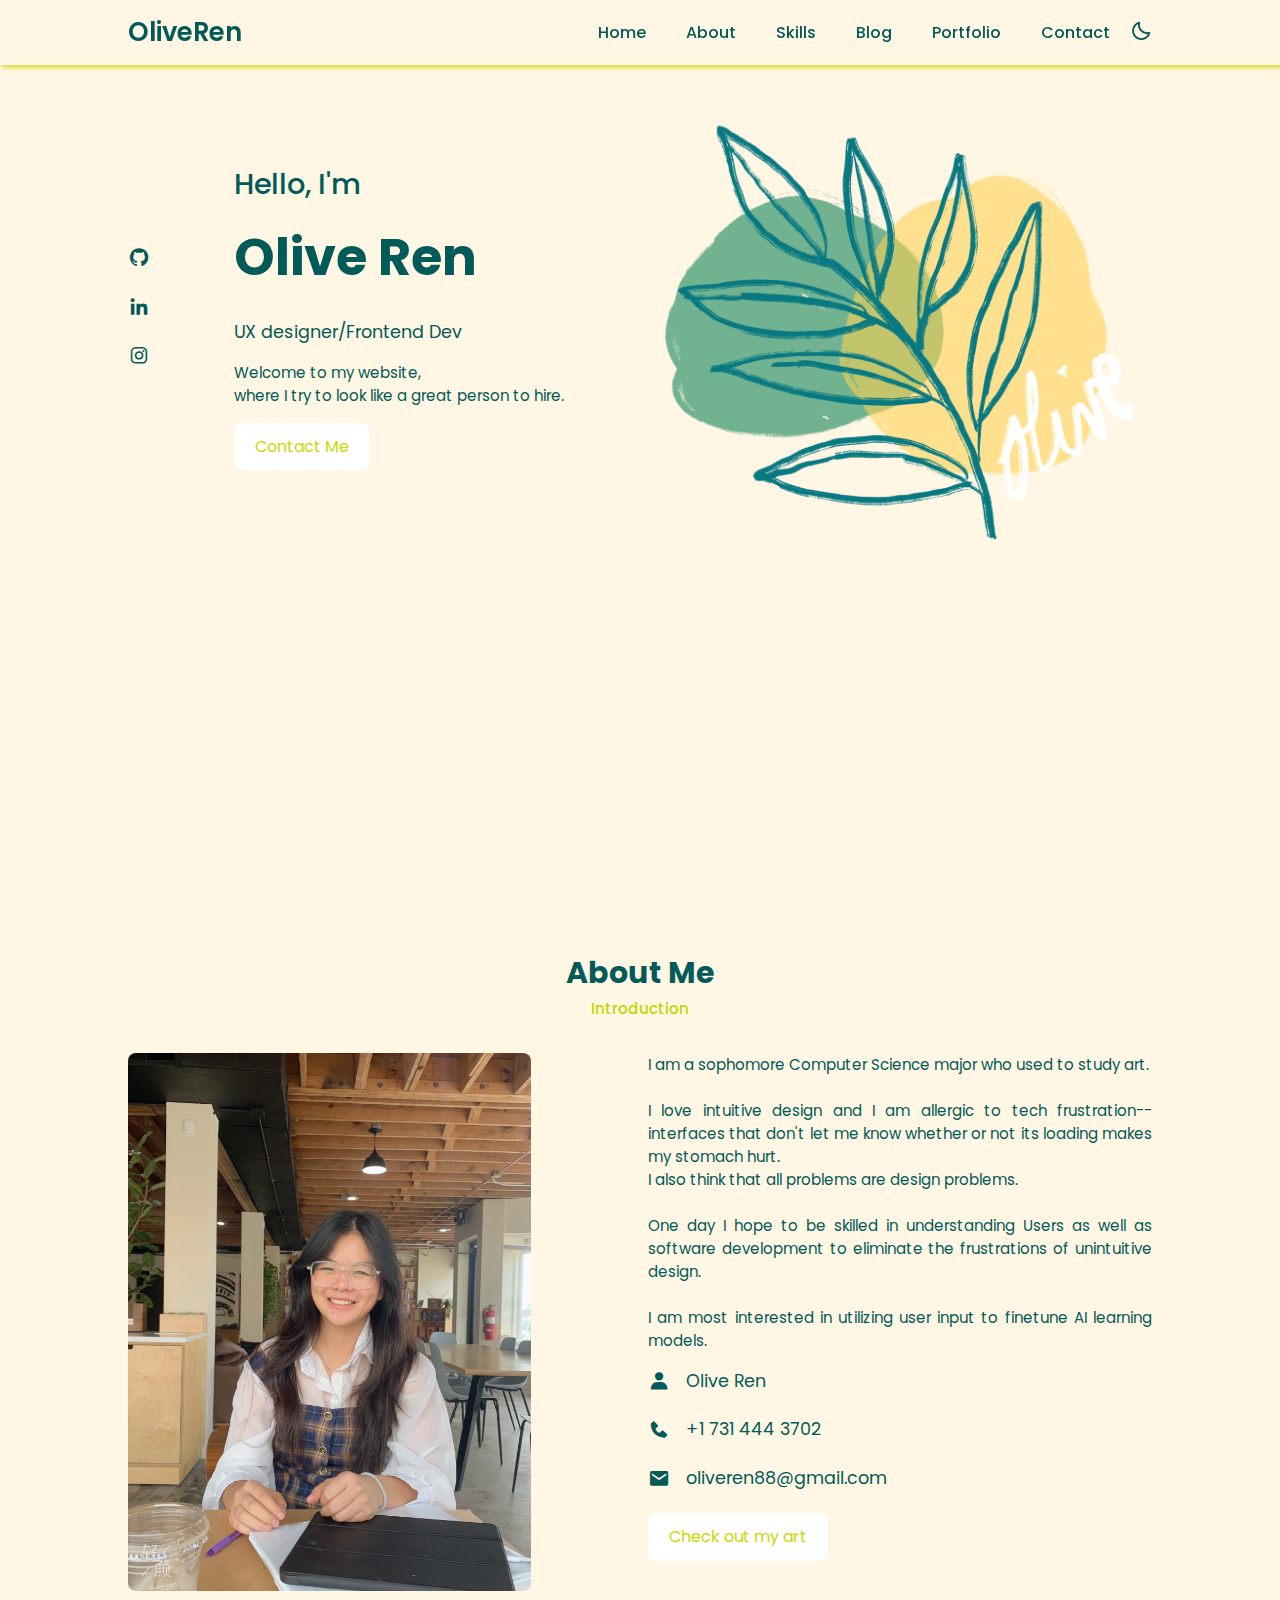
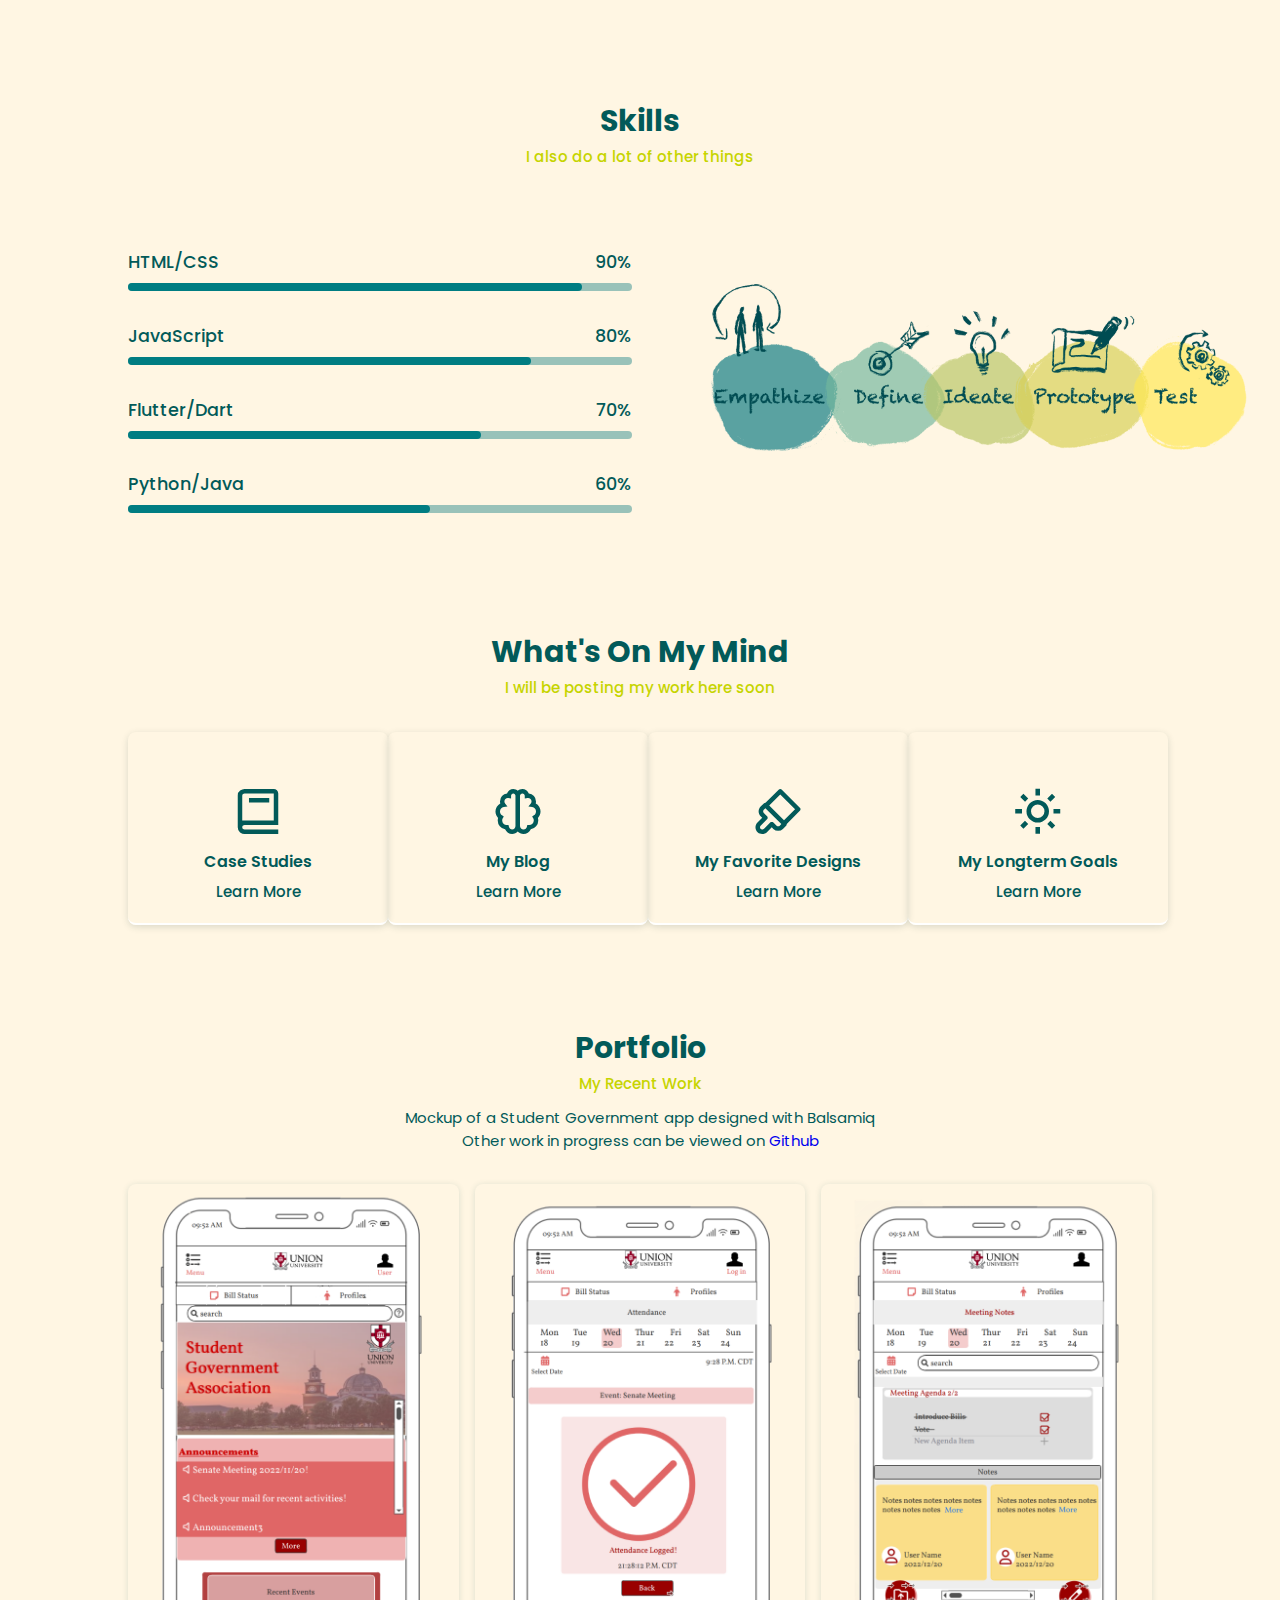
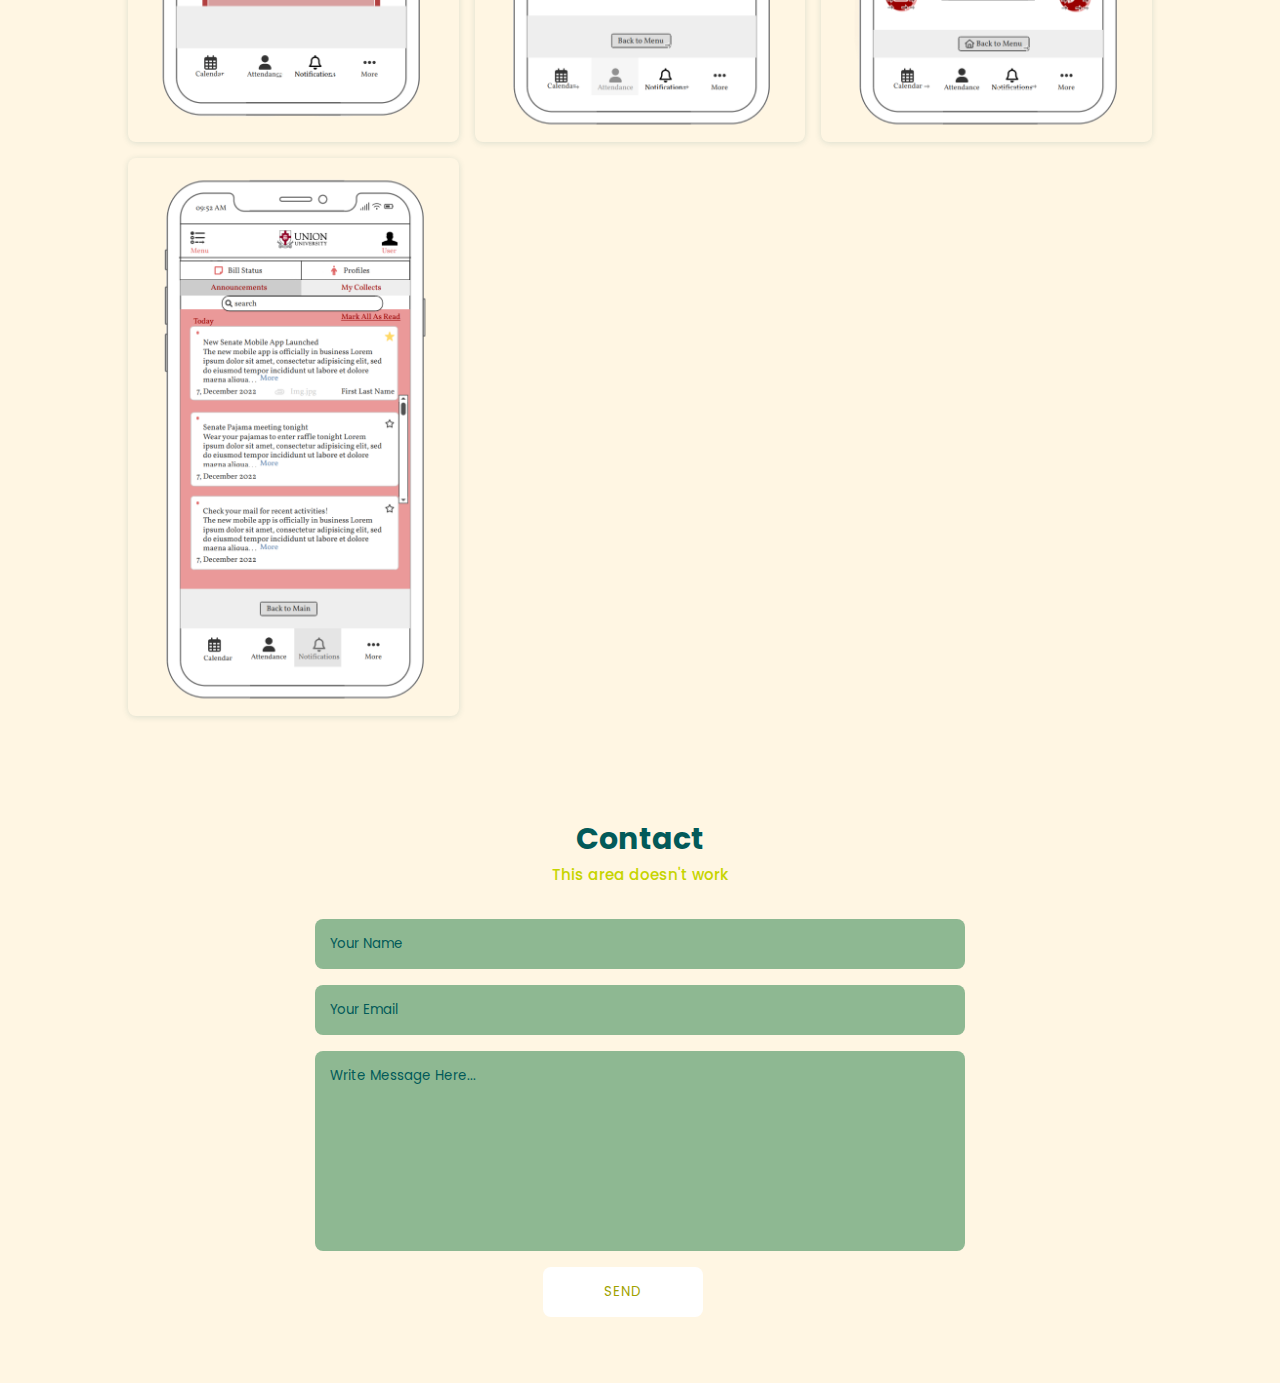
==== index.html @ e8381e5b "First commit" ====
<!DOCTYPE html>
<html lang="en">
<head>
    <meta charset="UTF-8">
    <meta http-equiv="X-UA-Compatible" content="IE=edge">
    <meta name="viewport" content="width=device-width, initial-scale=1.0">
    <title>Responsive Portfolio Website</title>
    <!-- Link To CSS -->
    <link rel="stylesheet" href="./index.css">
    <!-- Box Icons -->
    <link rel="stylesheet"
  href="https://cdn.jsdelivr.net/npm/boxicons@latest/css/boxicons.min.css">
 
</head>
<body>
    <!-- Navbar -->
    <header>
        <a href="#" class="logo">OliveRen</a>
 
        <div class="bx bx-menu" id="menu-icon"></div>
 
        <ul class="navbar">
            <li><a href="#home">Home</a></li>
            <li><a href="#about">About</a></li>
            <li><a href="#skills">Skills</a></li>
            <li><a href="#services">Blog</a></li>
            <li><a href="#portfolio">Portfolio</a></li>
            <li><a href="#contact">Contact</a></li>
            <div class="bx bx-moon" id="darkmode"></div>
        </ul>
    </header>
    <!-- Home -->
 
    <section class="home" id="home">
        
        <div class="social">
            <a href="https://github.com/renjialan"><i class='bx bxl-github'></i></a>
            <a href="https://www.linkedin.com/in/oliveren/"><i class='bx bxl-linkedin' ></i></a>
            <a href="https://www.instagram.com/oliveren_illustrations/"><i class='bx bxl-instagram' ></i></a>
        </div>
        <div class="home-img">
            <img src="img/hero.jpg" alt="">
        </div>
        <div class="home-text">
            <span>Hello, I'm</span>
            <h1>Olive Ren</h1>
            <h2>UX designer/Frontend Dev</h2>
            <p>Welcome to my website, <br> where I try to look like a great person to hire. </p>
            <a href="https://www.linkedin.com/in/oliveren/" class="btn">Contact Me</a>
        </div>

        

          
           <div class="branch-container">
            <img class="branch" src="olive-branch.png"
            width="500px"
            height="500px">
          </div>
          
 
    </section>
    <!-- About -->
    <section class="about" id="about">
        <div class="heading">
            <h2>About Me</h2>
            <span>Introduction</span>
        </div>
        <!-- About Content -->
        <div class="about-container">
            <div class="about-img">
                <img src="olive.JPG" alt="">
            </div>
            <div class="about-text">
                <p>
                    I am a sophomore Computer Science major who used to study art. <br><br>
                        I love intuitive design and I am allergic to tech frustration--interfaces that don't let me know whether or not its loading makes my stomach hurt.<br>
                        I also think that all problems are design problems. <br><br> 
                    One day I hope to be skilled in understanding Users as well as software development to eliminate the frustrations of unintuitive design.<br>
                        <br>I am most interested in utilizing user input to finetune AI learning models. 
                </p>
                <div class="information">
                    <!-- Box 1 -->
                    <div class="info-box">
                        <i class='bx bxs-user' ></i>
                        <span>Olive Ren</span>
                    </div>
                    <!-- Box 2 -->
                    <div class="info-box">
                        <i class='bx bxs-phone' ></i>
                        <span>+1 731 444 3702</span>
                    </div>
                    <!-- Box 3 -->
                    <div class="info-box">
                        <i class='bx bxs-envelope' ></i>
                        <span>oliveren88@gmail.com</span>
                    </div>
                </div>
                <a href="https://www.instagram.com/oliveren_illustrations/" class="btn">Check out my art</a>
            </div>
        </div>
    </section>
    <!-- <div class="floating-text">
        <span class="letter">H</span>
        <span class="letter">e</span>
        <span class="letter">l</span>
        <span class="letter">l</span>
        <span class="letter">o</span>
      </div> -->
    <!-- Skills -->
    <section class="skills" id="skills">
        <div class="heading">
            <h2>Skills</h2>
            <span>I also do a lot of other things</span>
        </div>
        <!-- Skills Content -->
        <div class="skills-container">
            <div class="bars">
                <!-- Box 1 -->
                <div class="bars-box">
                    <h3>HTML/CSS</h3>
                    <span>90%</span>
                    <div class="light-bar"></div>
                    <div class="percent-bar html-bar"></div>
                </div>
                <!-- Box 2 -->
                <div class="bars-box">
                    <h3>JavaScript</h3>
                    <span>80%</span>
                    <div class="light-bar"></div>
                    <div class="percent-bar css-bar"></div>
                </div>
                <!-- Box 3 -->
                <div class="bars-box">
                    <h3>Flutter/Dart</h3>
                    <span>70%</span>
                    <div class="light-bar"></div>
                    <div class="percent-bar js-bar"></div>
                </div>
                <!-- Box 4 -->
                <div class="bars-box">
                    <h3>Python/Java</h3>
                    <span>60%</span>
                    <div class="light-bar"></div>
                    <div class="percent-bar react-bar"></div>
                </div>
            </div>
            <div class="skills-img">
                <img src="Skills.png" alt="skills image" 
                width="100%"
                height="100%">
            </div>
        </div>
 
    </section>
    
    <!-- Services -->
    <section class="services" id="services">
        <div class="heading">
            <h2>What's On My Mind</h2>
            <span>I will be posting my work here soon</span>
        </div>
        <div class="services-content">
            <!-- Box 1 -->
            <div class="services-box">
                <i class='bx bx-book' ></i>
                <h3>Case Studies</h3>
                <a href="#">Learn More</a>
            </div>
            <!-- Box 2 -->
            <div class="services-box">
                <i class='bx bx-brain' ></i>
                <h3>My Blog</h3>
                <a href="#">Learn More</a>
            </div>
            <!-- Box 3 -->
            <div class="services-box">
                <i class='bx bx-brush' ></i>
                <h3>My Favorite Designs</h3>
                <a href="#">Learn More</a>
            </div>

            <div class="services-box">
                <i class='bx bx-sun' ></i>
                <h3>My Longterm Goals</h3>
                <a href="#">Learn More</a>
            </div>
        </div>
    </section>
    
    <!-- Portfolio -->
    <section class="portfolio" id="portfolio">
        <div class="heading">
            <h2>Portfolio</h2>
            <span>My Recent Work</span>
            <div class="portfolio-text">
                <p>Mockup of a Student Government app designed with Balsamiq
                    <br>Other work in progress can be viewed on <a href="https://github.com/renjialan/">Github</a>
                </p>
        </div>
        <div class="portfolio-content">
            <div class="portfolio-img">
                <img src="StuGovMain.png" alt="">
            </div>
            <div class="portfolio-img">
                <img src="Voting.png" alt="">
            </div>
            <div class="portfolio-img">
                <img src="MeetingMin.png" alt="">
            </div>
            <div class="portfolio-img">
                <img src="Comments.png" alt="">
            </div>
            
        </div>
    </section>
    
    <!-- Contact -->
    <section class="contact" id="contact">
        <div class="heading">
            <h2>Contact</h2>
            <span>This area doesn't work</span>
        </div>
        <div class="contact-form">
            <form action="">
                <input type="text" placeholder="Your Name">
                <input type="email" name="" id="" placeholder="Your Email">
                <textarea name="" id="" cols="30" rows="10" placeholder="Write Message Here..."></textarea>
                <input type="button" value="Send" class="contact-button">
            </form>
        </div>
    </section>
    <!-- Copyright -->
    <!-- <div class="copyright">
        <p>Create By <a href="https://www.bijanrai.com.np/">CodewithZan</a> | All Right Reserved.</p>
    </div> -->
 
 
 
    <!-- Link To JS -->
    <script src="./index.js"></script>
</body>
</html>
---- index.css ----
/* Google Fonts */
@import url("https://fonts.googleapis.com/css2?family=Poppins:wght@200;300;400;500;600;700&display=swap");
* {
  margin: 0;
  padding: 0;
  box-sizing: border-box;
  list-style: none;
  text-decoration: none;
  scroll-behavior: smooth;
  scroll-padding-top: 2rem;
  font-family: "Poppins", sans-serif;
}
:root {
  --main-color: #ffffff;
  --bg-color: #fff6e3;
  --text-color: #025a59;
  --hover: hsl(152, 74%, 21%);
 
  --big-font: 3.2rem;
  --medium-font: 1.8rem;
  --p-font: 0.941rem;
}
section {
  padding: 50px 10%;
}
body.active {
  --text-color: #9fa200;
  --bg-color: #314e73;
}
body {
  background: var(--bg-color);
  color: var(--text-color);
}
*::selection {
  color: var(--bg-color);
  background: var(--main-color);
}
.heading {
  text-align: center;
}
.heading h2 {
  font-size: 30px;
}
 
.heading span {
  font-size: var(--p-font);
  color: rgb(198, 212, 0);
}
header {
  position: fixed;
  width: 100%;
  top: 0;
  right: 0;
  z-index: 1000;
  display: flex;
  align-items: center;
  justify-content: space-between;
  background: var(--bg-color);
  padding: 13px 10%;
  transition: 0.2s;
  box-shadow: -3px -3px 7px #ffffff73,
				2px 2px 5px rgb(198, 212, 0);
}
header.shadow {
  box-shadow: 0 0 4px rgb(14 55 54 / 15%);
}
.logo {
  font-size: 1.61rem;
  font-weight: 600;
  font-family: "Poppins", sans-serif;
  color: var(--text-color);
}
.navbar {
  display: flex;
}
.navbar a {
  font-size: 1rem;
  padding: 10px 20px;
  color: var(--text-color);
  font-weight: 500;
}
.navbar a:hover {
  color: var(--hover);
}
#menu-icon {
  font-size: 24px;
  cursor: pointer;
  z-index: 10001;
  display: none;
}
#darkmode {
  font-size: 22px;
  cursor: pointer;
}
.home {
  position: relative;
  width: 100%;
  min-height: 100vh;
  display: grid;
  grid-template-columns: 0.2fr 1fr 1fr;
  align-items: center;
  gap: 1rem;
}
.home-img {
  order: 3;
}
.home-img img {
  width: 100%;
}
.home-text span {
  font-size: var(--medium-font);
  font-weight: 500;
  margin-top: 50%;
}
.home-text h1 {
  font-size: var(--big-font);
  margin-top: 3%;
  margin-bottom: 5%;
}
.home-text h2 {
  font-size: 1.1rem;
  font-weight: 400;
  margin-bottom: 1rem;
}
.home-text p {
  font-size: var(--p-font);
  font-weight: 400;
  margin: 0.7rem 0 1rem;
}
.social {
  display: flex;
  flex-direction: column;
}
.social a {
  margin-bottom: 1rem;
  font-size: 22px;
  color: var(--text-color);
}
.social a:hover {
  color: var(--hover);
}
.btn {
  display: inline-block;
  background: var(--main-color);
  color: #c8da00;
  padding: 0.7rem 1.3rem;
  border-radius: 0.5rem;
  box-shadow: #02595a;
}
.btn:hover {
  background: var(--hover);
}
 

.about-container {
  display: grid;
  grid-template-columns: repeat(2, 1fr);
  gap: 1rem;
  margin-top: 2rem;
}
 
.about-img img {
  width: 80%;
  border-radius: 0.5rem;
}
.about-text p {
  font-size: var(--p-font);
  font-weight: 400;
  text-align: justify;
}
.information {
  margin: 1rem 0 1.4rem;
}
.information .info-box {
  display: flex;
  align-items: center;
  margin-bottom: 1.4rem;
}
.information .info-box .bx {
  font-size: 22px;
}
.information .info-box span {
  font-weight: 400;
  margin-left: 1rem;
}
.skills-container {
  display: grid;
  grid-template-columns: repeat(2, 1fr);
  align-items: center;
  gap: 1rem;
  margin-top: 4rem;
}
.skills-img img {
  width: 120%;
  height: 120%;
  padding-left: 3rem;
  object-position: center;
}
.bars-box {
  position: relative;
  display: flex;
  justify-content: space-between;
  align-items: center;
  padding: 1rem 0;
  margin-bottom: 1rem;
}
.bars-box h3,
span {
  font-size: 1.1rem;
  font-weight: 500;
}
.light-bar {
  position: absolute;
  bottom: 0;
  left: 0;
  width: 100%;
  height: 0.5rem;
  background: hsla(182, 100%, 24%, 0.4);
  border-radius: 0.5rem;
}
.percent-bar {
  position: absolute;
  bottom: 0;
  left: 0;
  height: 0.5rem;
  background: rgb(0, 125, 130);
  border-radius: 0.5rem;
}
.html-bar {
  width: 90%;
}
.css-bar {
  width: 80%;
}
.js-bar {
  width: 70%;
}
.react-bar {
  width: 60%;
}
.services-content {
  display: grid;
  grid-template-columns: repeat(auto-fit, minmax(200px, auto));
  justify-content: center;
  gap: 1rem;
  margin-top: 2rem;
}
.services-box {
  padding: 20px;
  width: 260px;
  display: flex;
  flex-direction: column;
  align-items: center;
  text-align: center;
  border-radius: 0.5rem;
  border-bottom: 2px solid var(--main-color);
  box-shadow: 0 2px 7px rgb(14 55 54 / 15%);
}
.services-box:hover{
 background-color: #004440;
}

.services-box h3 {
  font-size: 1rem;
  font-weight: 600;
  margin: 0.7rem 0 0.4rem;
}
.services-box:hover h3{
  color: #ffffff;
}
.services-box .bx {
  padding-top: 2rem;
  font-size: 54px;
  color: var(--text-color);
}
.services-box:hover .bx{
  color: #a6a600;
}
.services-box a {
  color: var(--text-color);
  font-size: var(--p-font);
  font-weight: 500;
}
.services-box:hover a{
  color: #fff;
}
.portfolio-content {
  display: grid;
  grid-template-columns: repeat(auto-fit, minmax(280px, auto));
  gap: 1rem;
  margin-top: 2rem;
}

.portfolio-text p {
  font-size: 15px;
  font-weight: 400;
  text-align: center;
  margin-top: 10px;
  margin-bottom: 10px;
}
.portfolio-img {
  overflow: hidden;
  border-radius: 0.5rem;
  box-shadow: 0 1px 6px rgba(0, 87, 85, 0.15);
  
}
.portfolio-img img {
  width: 100%;
  display: block;
}
.portfolio-img img:hover {
  transform: scale(1.1);
  transition: 1s;
  
}
.contact-form {
  display: grid;
  place-items: center;
  margin-top: 2rem;
}
.contact-form form {
  display: flex;
  flex-direction: column;
  width: 650px;
}
form input,
textarea {
  padding: 15px;
  border-radius: 0.5rem;
  width: 100%;
  border: none;
  outline: none;
  background: rgb(142, 184, 146);
  margin-bottom: 1rem;
  color: var(--text-color);
}
form input::placeholder,
textarea::placeholder {
  color: var(--text-color);
}
form textarea {
  resize: none;
  height: 200px;
}
.contact-button {
  width: 160px;
  cursor: pointer;
  background: #fff;
  color: #9fa200;
  justify-content: center;
  text-transform: uppercase;
  letter-spacing: 1px;
  margin-left: 35%;
}
.contact-button:hover {
  background: var(--hover);
}
.footer {
  display: grid;
  place-items: center;
  padding: 20px;
  background: #ebebeb;
  color: #000;
}
.footer h2 {
  font-size: 1.5rem;
  margin-bottom: 1.6rem;
}
.footer-social a i{
  color: rgb(255, 255, 255);
  font-size: 25px;
  margin-left: 10px;
  text-align: center;
  line-height: 40px;
  background-color: #fff;
  border-radius: 50%;
  width: 40px;
  height: 40px;
}
.copyright {
  padding: 20px;
  background: var(--main-color);
  text-align: center;
  color: #fff;
}
.copyright a{
  color: #f3c4b8;
}
/* Making Responsive */
@media (max-width: 991px) {
  header {
    padding: 18px 4%;
  }
  section {
    padding: 50px 4%;
  }
}
@media (max-width: 881px) {
  :root {
    --big-font: 2.7rem;
    --medium-font: 1.4rem;
  }
}
@media (max-width: 788px) {
  :root {
    --big-font: 2.4rem;
    --medium-font: 1.2rem;
  }
  header {
    padding: 11px 4%;
  }
  #menu-icon {
    display: initial;
    color: var(--text-color);
  }
  header .navbar {
    position: absolute;
    top: -500px;
    left: 0;
    right: 0;
    display: flex;
    flex-direction: column;
    background: var(--bg-color);
    box-shadow: 0 4px 4px rgb(0 0 0 / 10%);
    transition: 0.2s ease;
    text-align: center;
  }
  .navbar.active {
    top: 100%;
  }
  .navbar a {
    padding: 1.5rem;
    display: block;
    background: var(--bg-color);
  }
  #darkmode {
    position: absolute;
    top: 1.4rem;
    right: 2rem;
  }
  .scroll-down {
    display: none;
  }
  .home {
    grid-template-columns: 0.5fr 3fr;
  }
  .home-text {
    grid-column: 1/3;
    padding-left: 1.4rem;
  }
  .home-img {
    order: initial;
  }
  .about-container {
    grid-template-columns: 1fr;
  }
  .about-img {
    display: flex;
    justify-content: center;
  }
  .skills-container {
    grid-template-columns: 1fr;
  }
  .skills-img img {
    padding-left: 0;
  }
  .skills-img {
    padding-top: 2rem;
    display: flex;
    justify-content: center;
  }
  .contact-form form{
    width: 300px;
  }
  .contact-button{
    margin-left: 25%;
  }
}
@media (max-width: 340px) {
  :root {
    --big-font: 1.7rem;
    --medium-font: 1.1rem;
  }
  .home-text span {
    font-size: 1rem;
  }
  .home-text h2 {
    font-size: 0.9rem;
    font-weight: 500;
  }
  .information .info-box span {
    font-size: 1rem;
  }
  .portfolio-content {
    grid-template-columns: repeat(auto-fit, minmax(200px, auto));
  }
  .contact-form form{
    width: 300px;
  }
  .contact-button{
    margin-left: 25%;
  }
}

.floating-text {
    position: relative;
    display: inline-block;
    margin-top: 5%;
    margin-left: 40%;
  }
  
  .letter {
    display: inline-block;
    font-size: 3em;
    font-weight: bold;
    font-family: Verdana, Geneva, Tahoma, sans-serif;
    margin: 0 0.2em;
    animation-name: float;
    animation-duration: 2s;
    animation-timing-function: ease-in-out;
    animation-iteration-count: infinite;

  }
  
  .letter:nth-child(1) {
    animation-delay: 0.1s;
  }
  
  .letter:nth-child(2) {
    animation-delay: 0.2s;
  }
  
  .letter:nth-child(3) {
    animation-delay: 0.3s;
  }
  
  .letter:nth-child(4) {
    animation-delay: 0.4s;
  }
  
  .letter:nth-child(5) {
    animation-delay: 0.5s;
  }
  
  @keyframes float {
    0% {
      transform: translateY(0);
    }
    50% {
      transform: translateY(-10px);
    }
    100% {
      transform: translateY(0);
    }
  }
  

   .branch-container {
    position: relative;
    width: 5%;
    height: 5%;
    display: inline-flex;
    margin-top: 20%;
    margin-left: 40%;
    float: inline-end;
  }
  
  .branch {
    position: absolute;
    top: 50%;
    left: 50%;
    object-position: 10%;
    transform: translate(-50%, -50%);
    animation: float 5s ease-in-out infinite;
  }
  
  @keyframes float {
    0% {
      transform: translate(-50%, -50%) translateY(0);
    }
    50% {
      transform: translate(-50%, -50%) translateY(-30px);
    }
    100% {
      transform: translate(-50%, -50%) translateY(0);
    }
  }
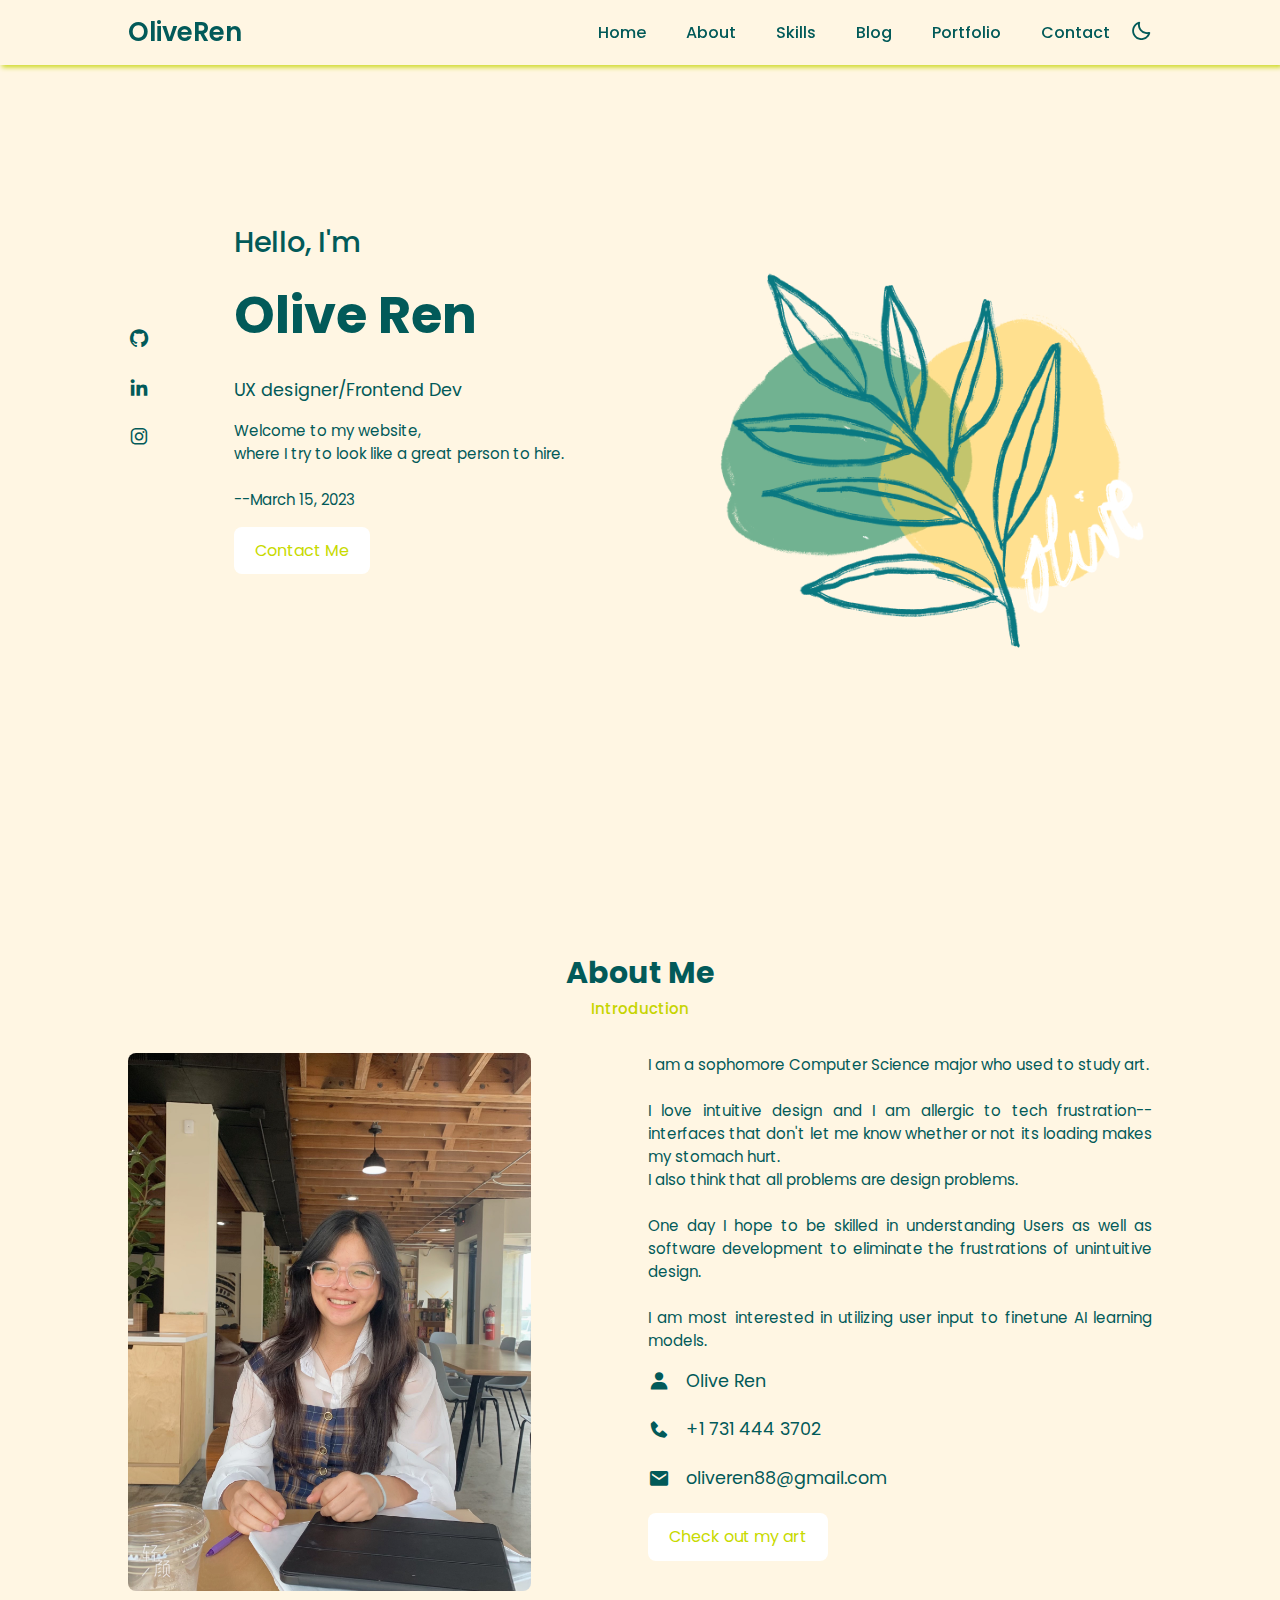
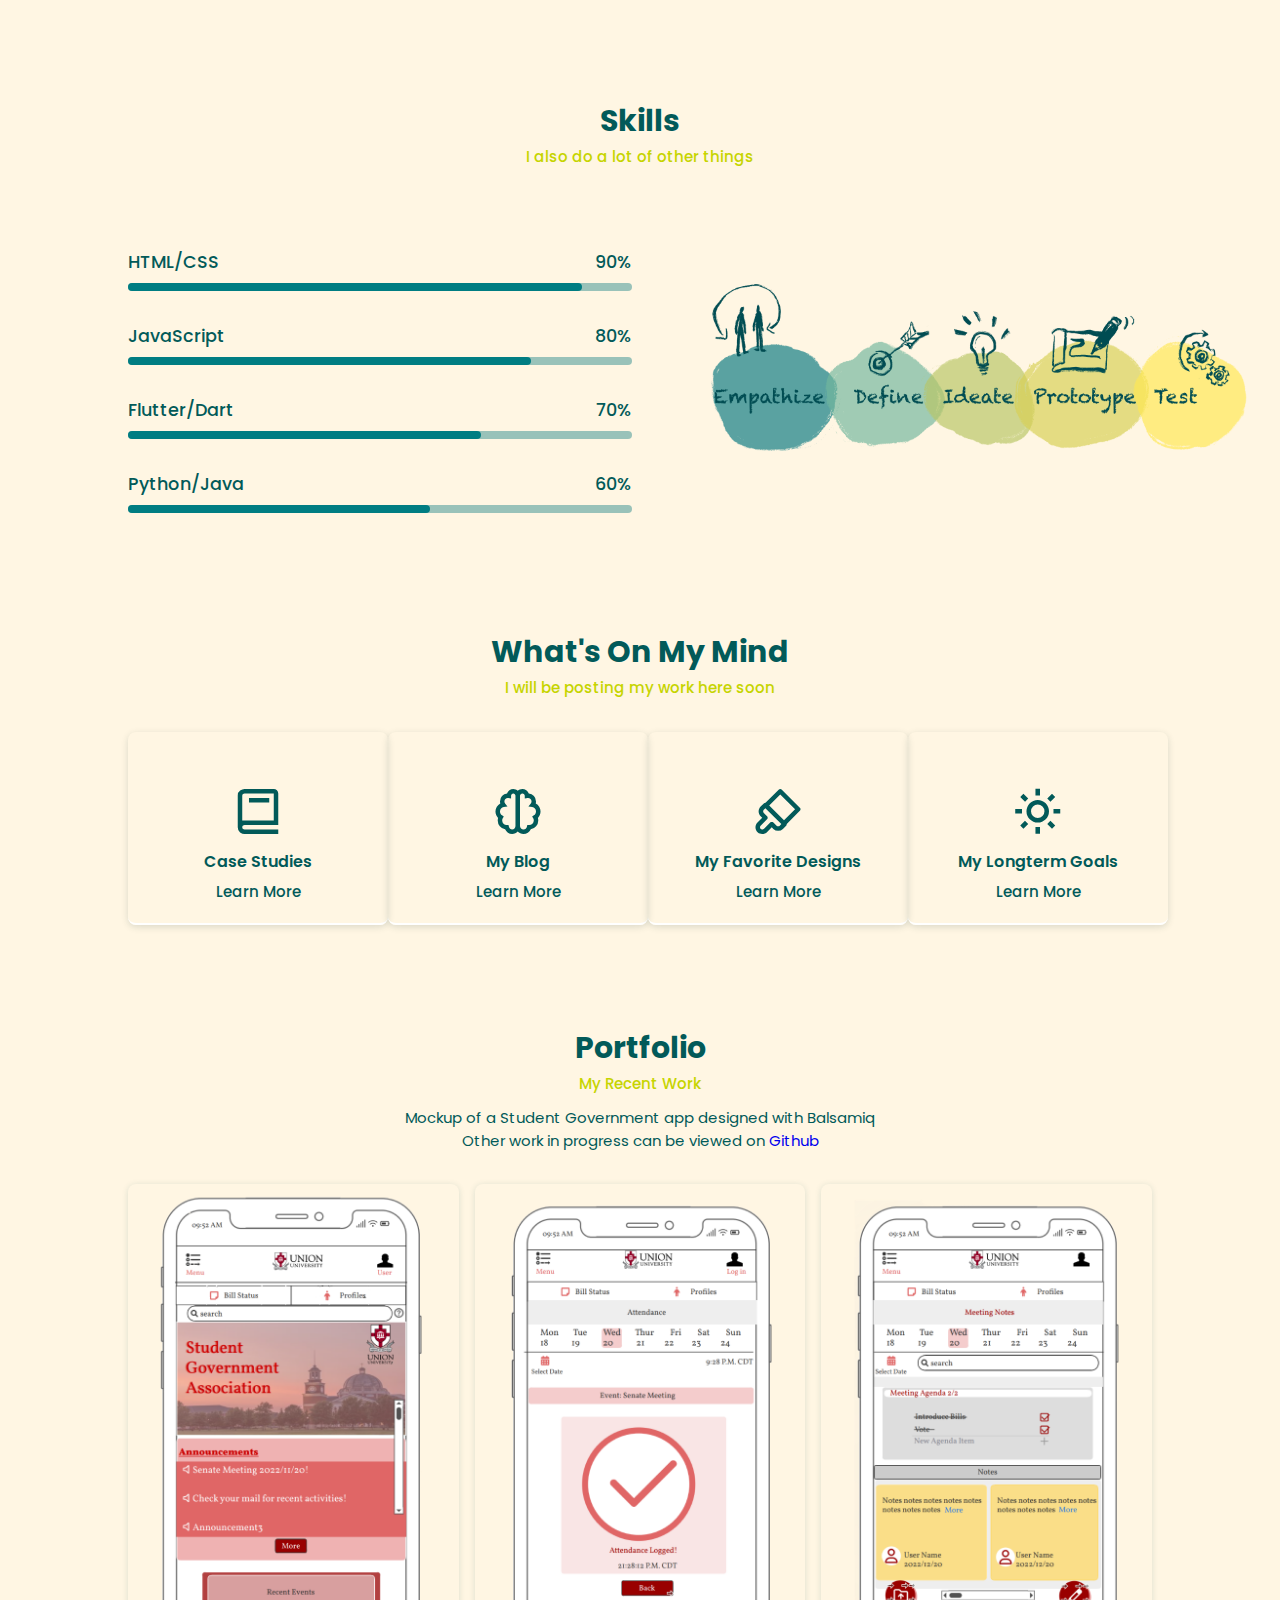
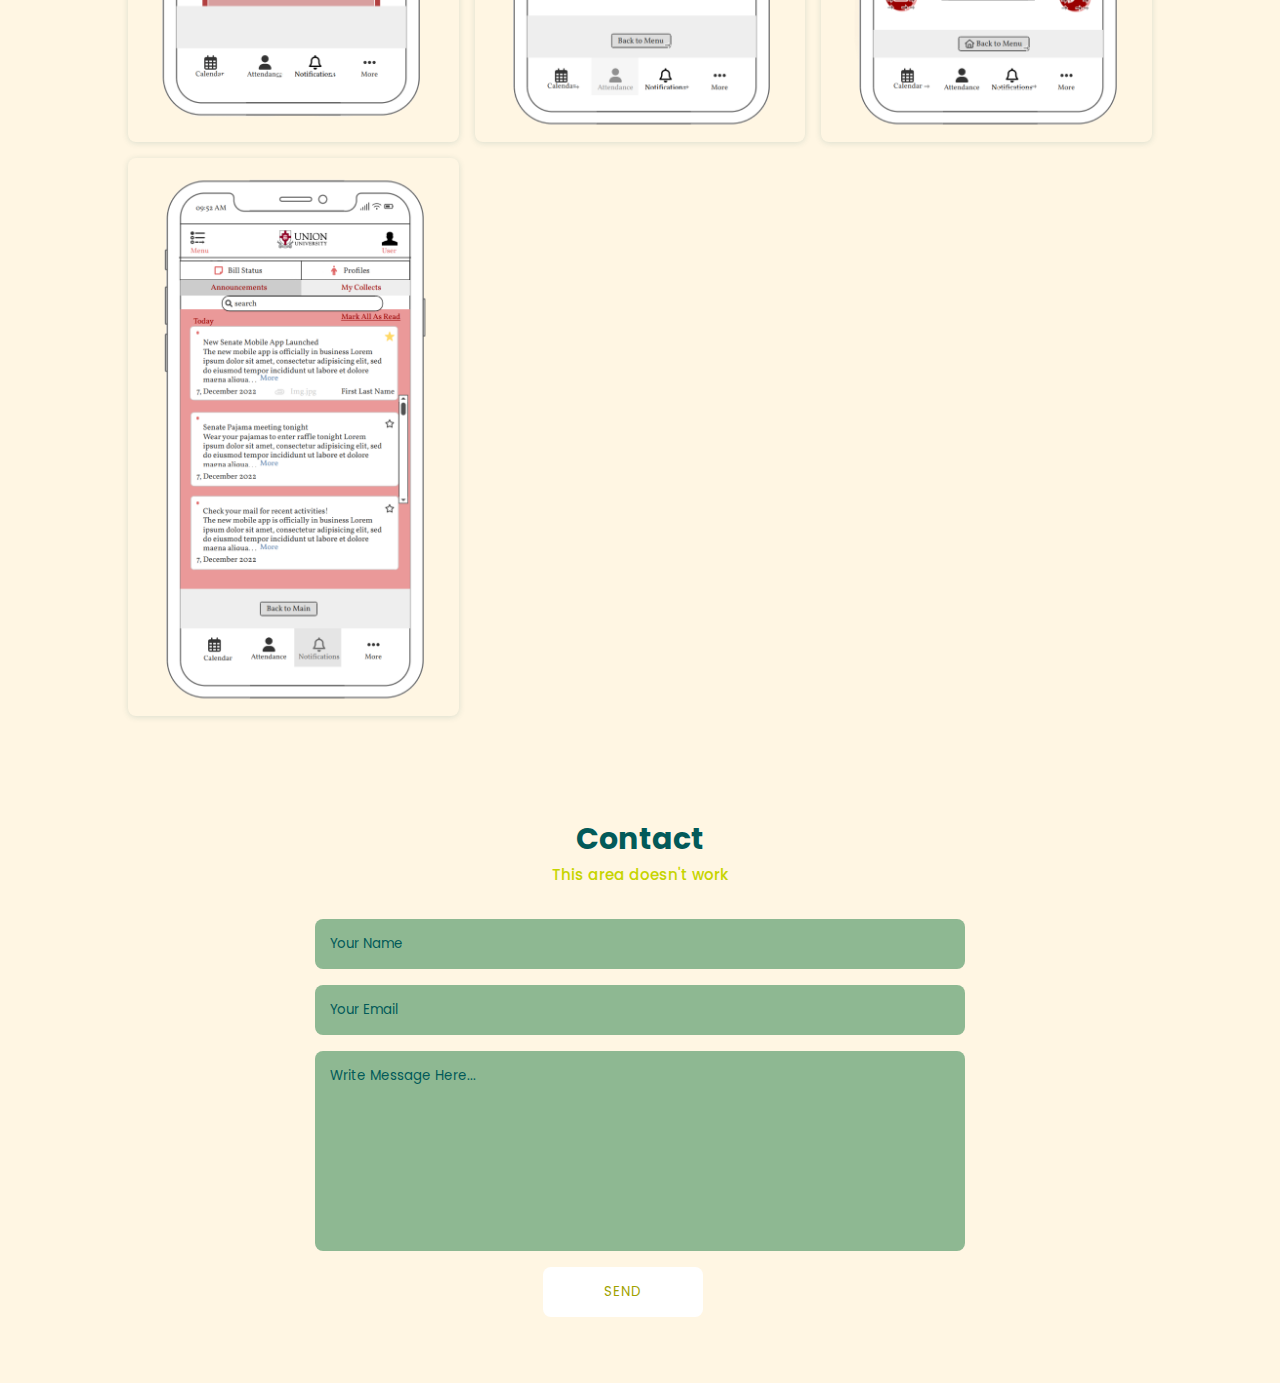
==== commit 593eaade: "added feature" ====
--- a/index.html
+++ b/index.html
@@ -46,7 +46,8 @@
             <span>Hello, I'm</span>
             <h1>Olive Ren</h1>
             <h2>UX designer/Frontend Dev</h2>
-            <p>Welcome to my website, <br> where I try to look like a great person to hire. </p>
+            <p>Welcome to my website, <br> where I try to look like a great person to hire. 
+            <br><br>--March 15, 2023</p>
             <a href="https://www.linkedin.com/in/oliveren/" class="btn">Contact Me</a>
         </div>
 
@@ -54,7 +55,7 @@
 
           
            <div class="branch-container">
-            <img class="branch" src="olive-branch.png"
+            <img class="branch" src="img/olive-branch.png"
             width="500px"
             height="500px">
           </div>
@@ -70,7 +71,7 @@
         <!-- About Content -->
         <div class="about-container">
             <div class="about-img">
-                <img src="olive.JPG" alt="">
+                <img src="img/olive.JPG" alt="">
             </div>
             <div class="about-text">
                 <p>
@@ -147,7 +148,7 @@
                 </div>
             </div>
             <div class="skills-img">
-                <img src="Skills.png" alt="skills image" 
+                <img src="img/Skills.png" alt="skills image" 
                 width="100%"
                 height="100%">
             </div>
@@ -201,16 +202,16 @@
         </div>
         <div class="portfolio-content">
             <div class="portfolio-img">
-                <img src="StuGovMain.png" alt="">
-            </div>
-            <div class="portfolio-img">
-                <img src="Voting.png" alt="">
-            </div>
-            <div class="portfolio-img">
-                <img src="MeetingMin.png" alt="">
-            </div>
-            <div class="portfolio-img">
-                <img src="Comments.png" alt="">
+                <img src="img/StuGovMain.png" alt="">
+            </div>
+            <div class="portfolio-img">
+                <img src="img/Voting.png" alt="">
+            </div>
+            <div class="portfolio-img">
+                <img src="img/MeetingMin.png" alt="">
+            </div>
+            <div class="portfolio-img">
+                <img src="img/Comments.png" alt="">
             </div>
             
         </div>
--- a/index.css
+++ b/index.css
@@ -193,7 +193,7 @@
 }
 .skills-img img {
   width: 120%;
-  height: 120%;
+  height: auto;
   padding-left: 3rem;
   object-position: center;
 }
@@ -555,35 +555,32 @@
     }
   }
   
-
-   .branch-container {
+  .branch-container {
     position: relative;
-    width: 5%;
-    height: 5%;
-    display: inline-flex;
-    margin-top: 20%;
-    margin-left: 40%;
-    float: inline-end;
+    width: 100%;
+    height: auto;
+    display: flex;
+    justify-content: center;
+    align-items: center;
+    margin-top: 20vh;
   }
   
   .branch {
-    position: absolute;
-    top: 50%;
-    left: 50%;
-    object-position: 10%;
-    transform: translate(-50%, -50%);
+    max-width: 100%;
+    height: auto;
+    object-position: center;
     animation: float 5s ease-in-out infinite;
   }
   
   @keyframes float {
     0% {
-      transform: translate(-50%, -50%) translateY(0);
+      transform: translateY(0);
     }
     50% {
-      transform: translate(-50%, -50%) translateY(-30px);
+      transform: translateY(-30px);
     }
     100% {
-      transform: translate(-50%, -50%) translateY(0);
+      transform: translateY(0);
     }
   }
   
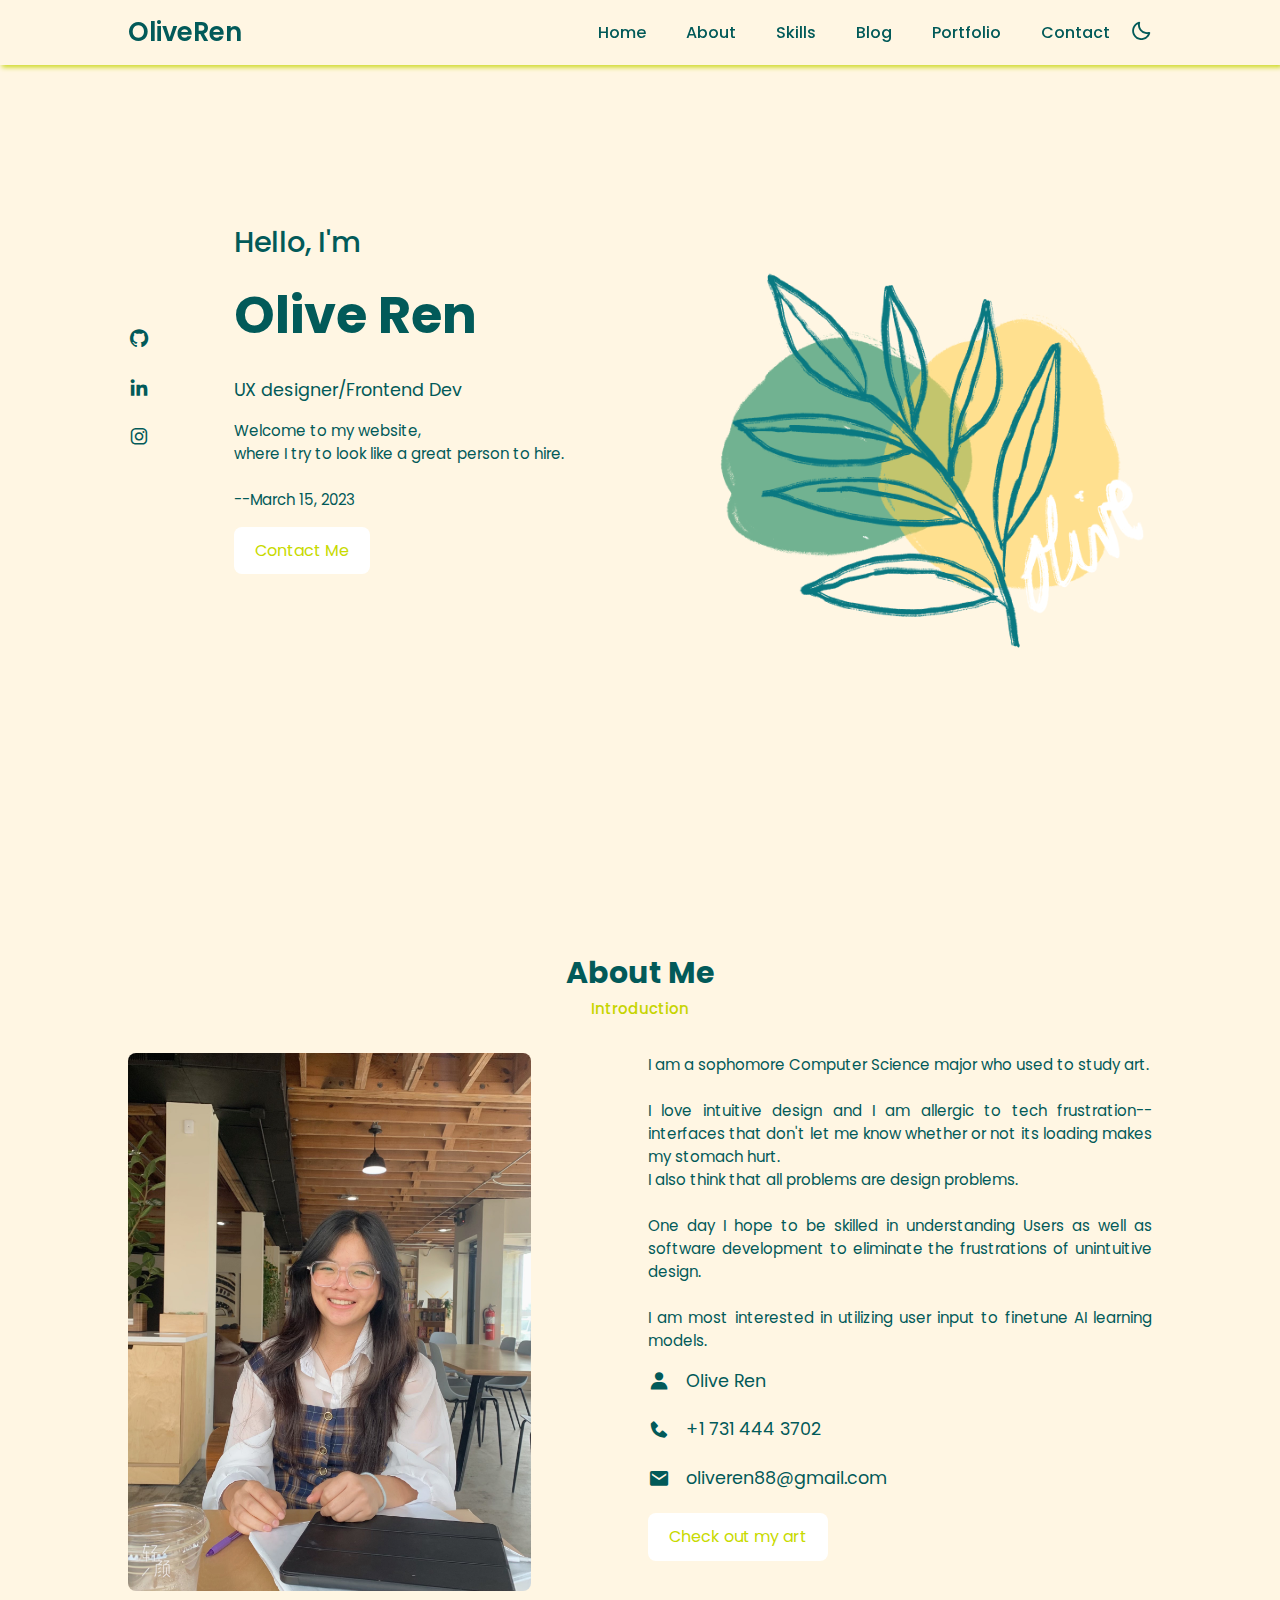
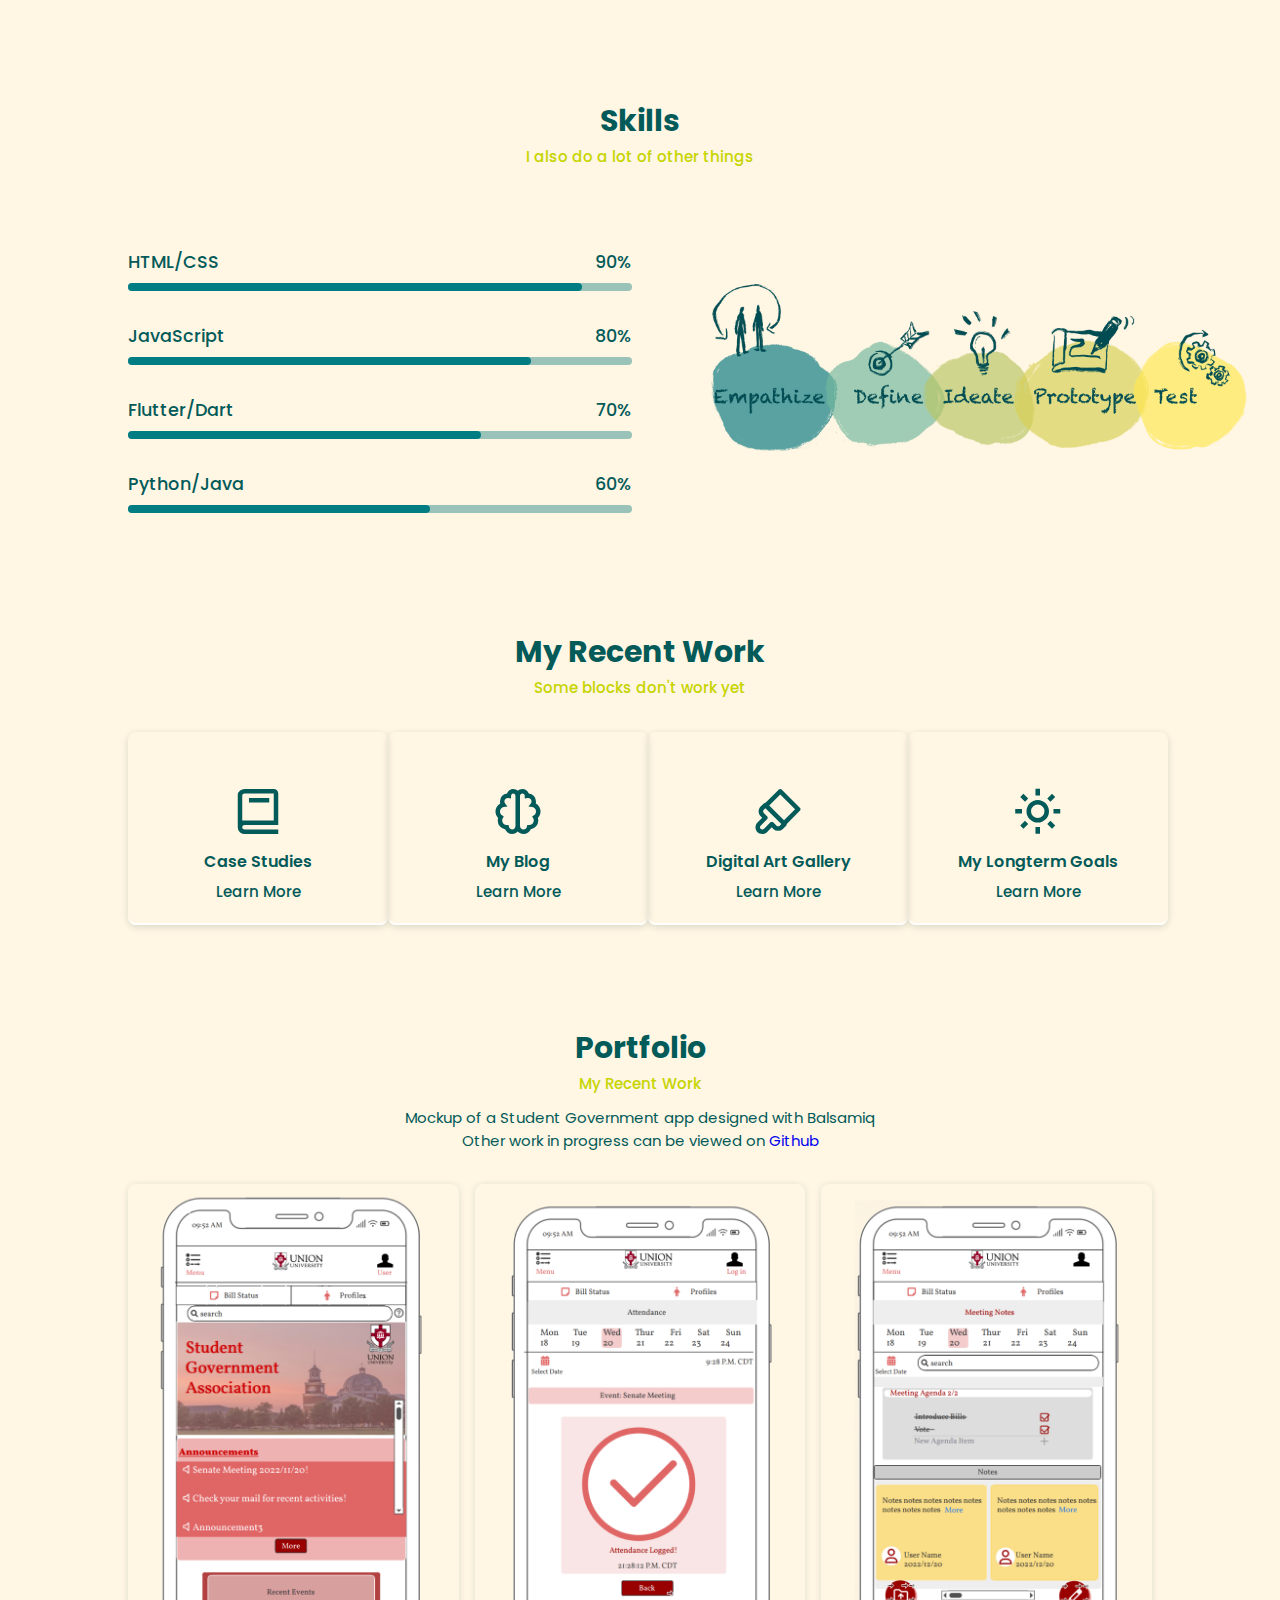
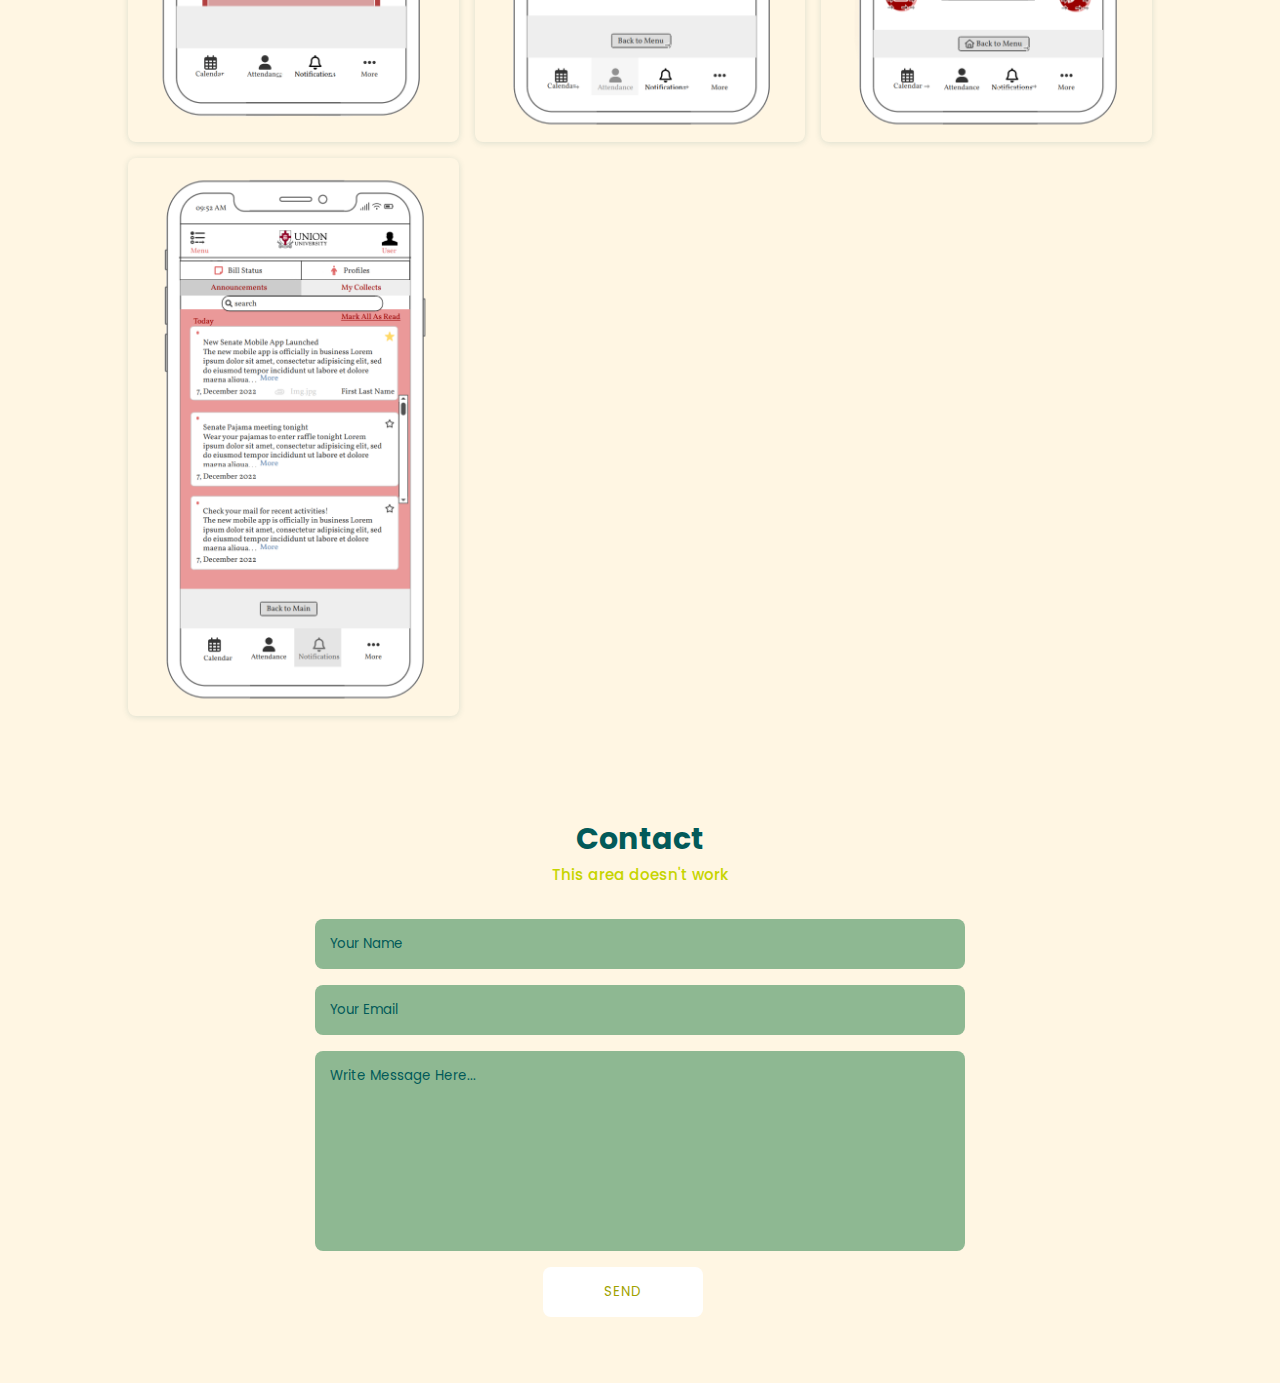
==== commit 14cef553: "gallery" ====
--- a/index.html
+++ b/index.html
@@ -159,27 +159,27 @@
     <!-- Services -->
     <section class="services" id="services">
         <div class="heading">
-            <h2>What's On My Mind</h2>
-            <span>I will be posting my work here soon</span>
+            <h2>My Recent Work</h2>
+            <span>Some blocks don't work yet</span>
         </div>
         <div class="services-content">
             <!-- Box 1 -->
             <div class="services-box">
                 <i class='bx bx-book' ></i>
                 <h3>Case Studies</h3>
-                <a href="#">Learn More</a>
+                <a href="https://medium.com/@oliveren88">Learn More</a>
             </div>
             <!-- Box 2 -->
             <div class="services-box">
                 <i class='bx bx-brain' ></i>
                 <h3>My Blog</h3>
-                <a href="#">Learn More</a>
+                <a href="https://medium.com/@oliveren88">Learn More</a>
             </div>
             <!-- Box 3 -->
             <div class="services-box">
                 <i class='bx bx-brush' ></i>
-                <h3>My Favorite Designs</h3>
-                <a href="#">Learn More</a>
+                <h3>Digital Art Gallery</h3>
+                <a href="gallery/index.html">Learn More</a>
             </div>
 
             <div class="services-box">
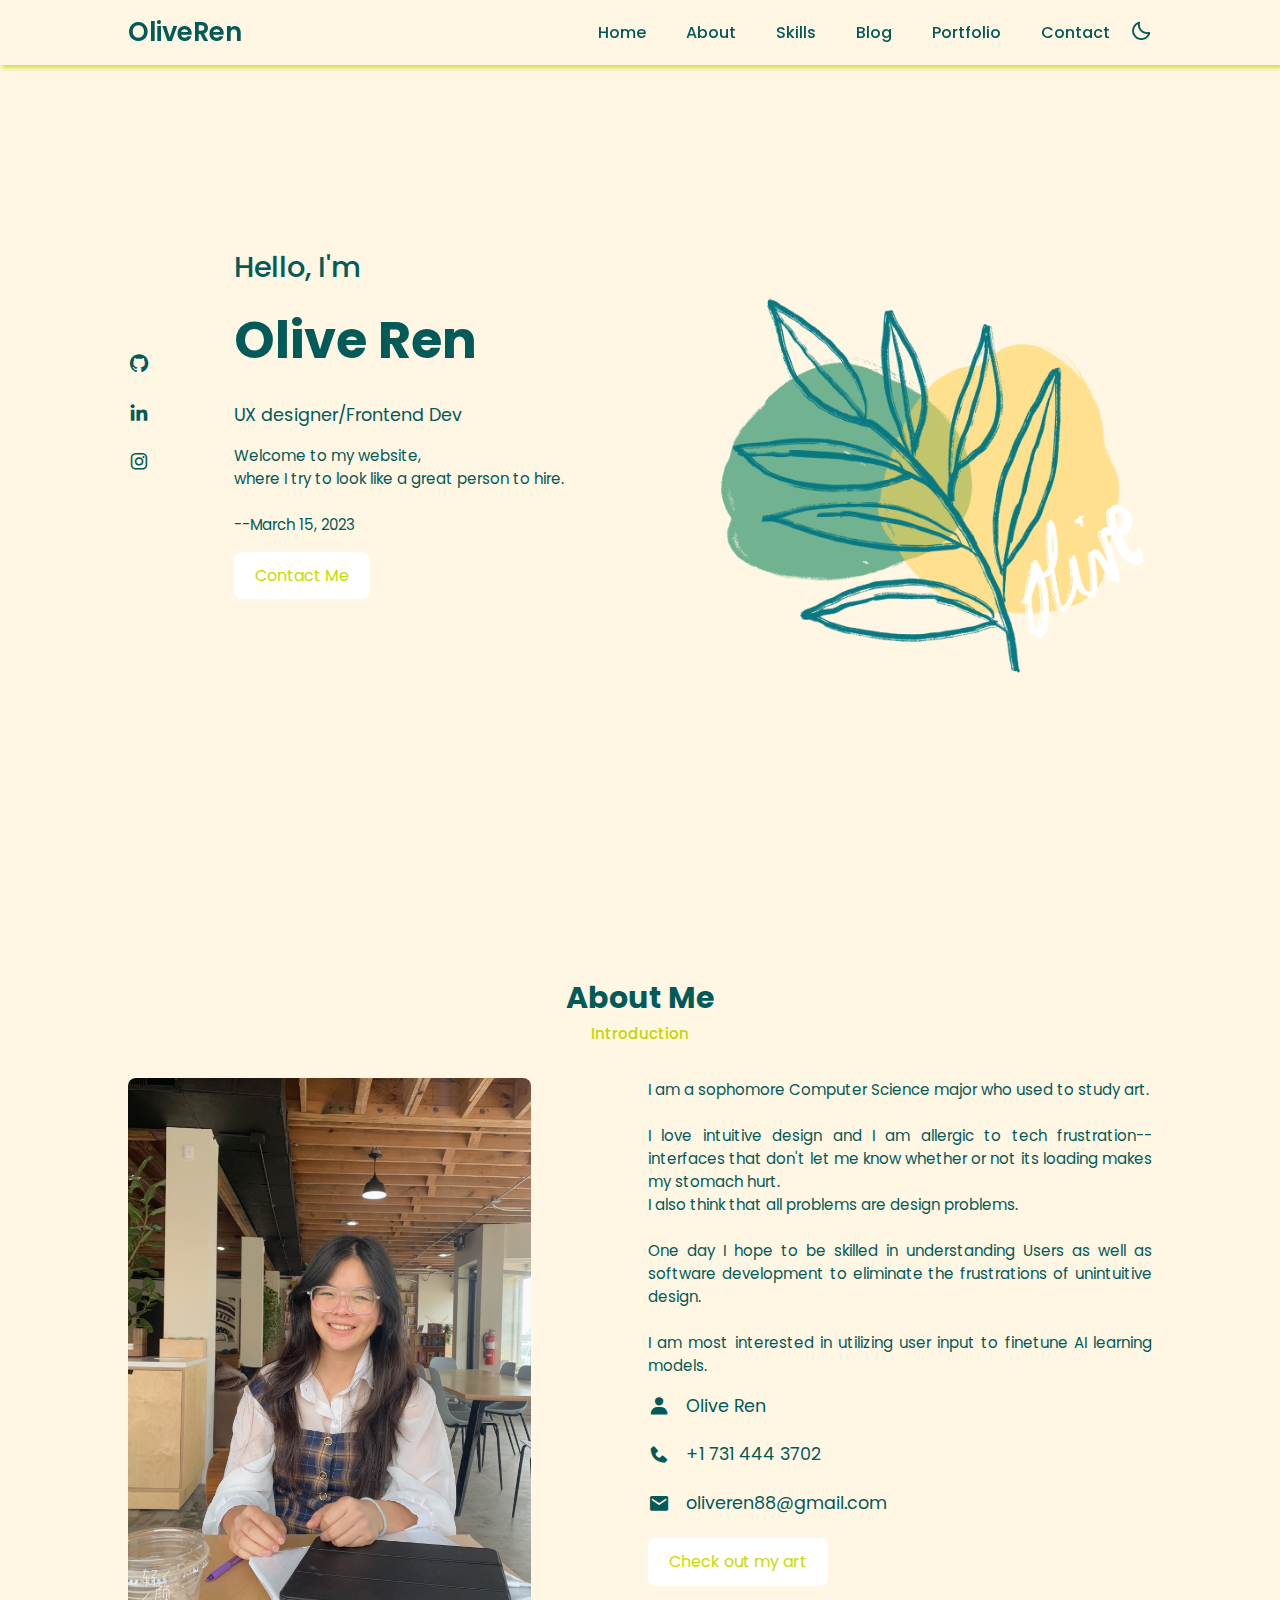
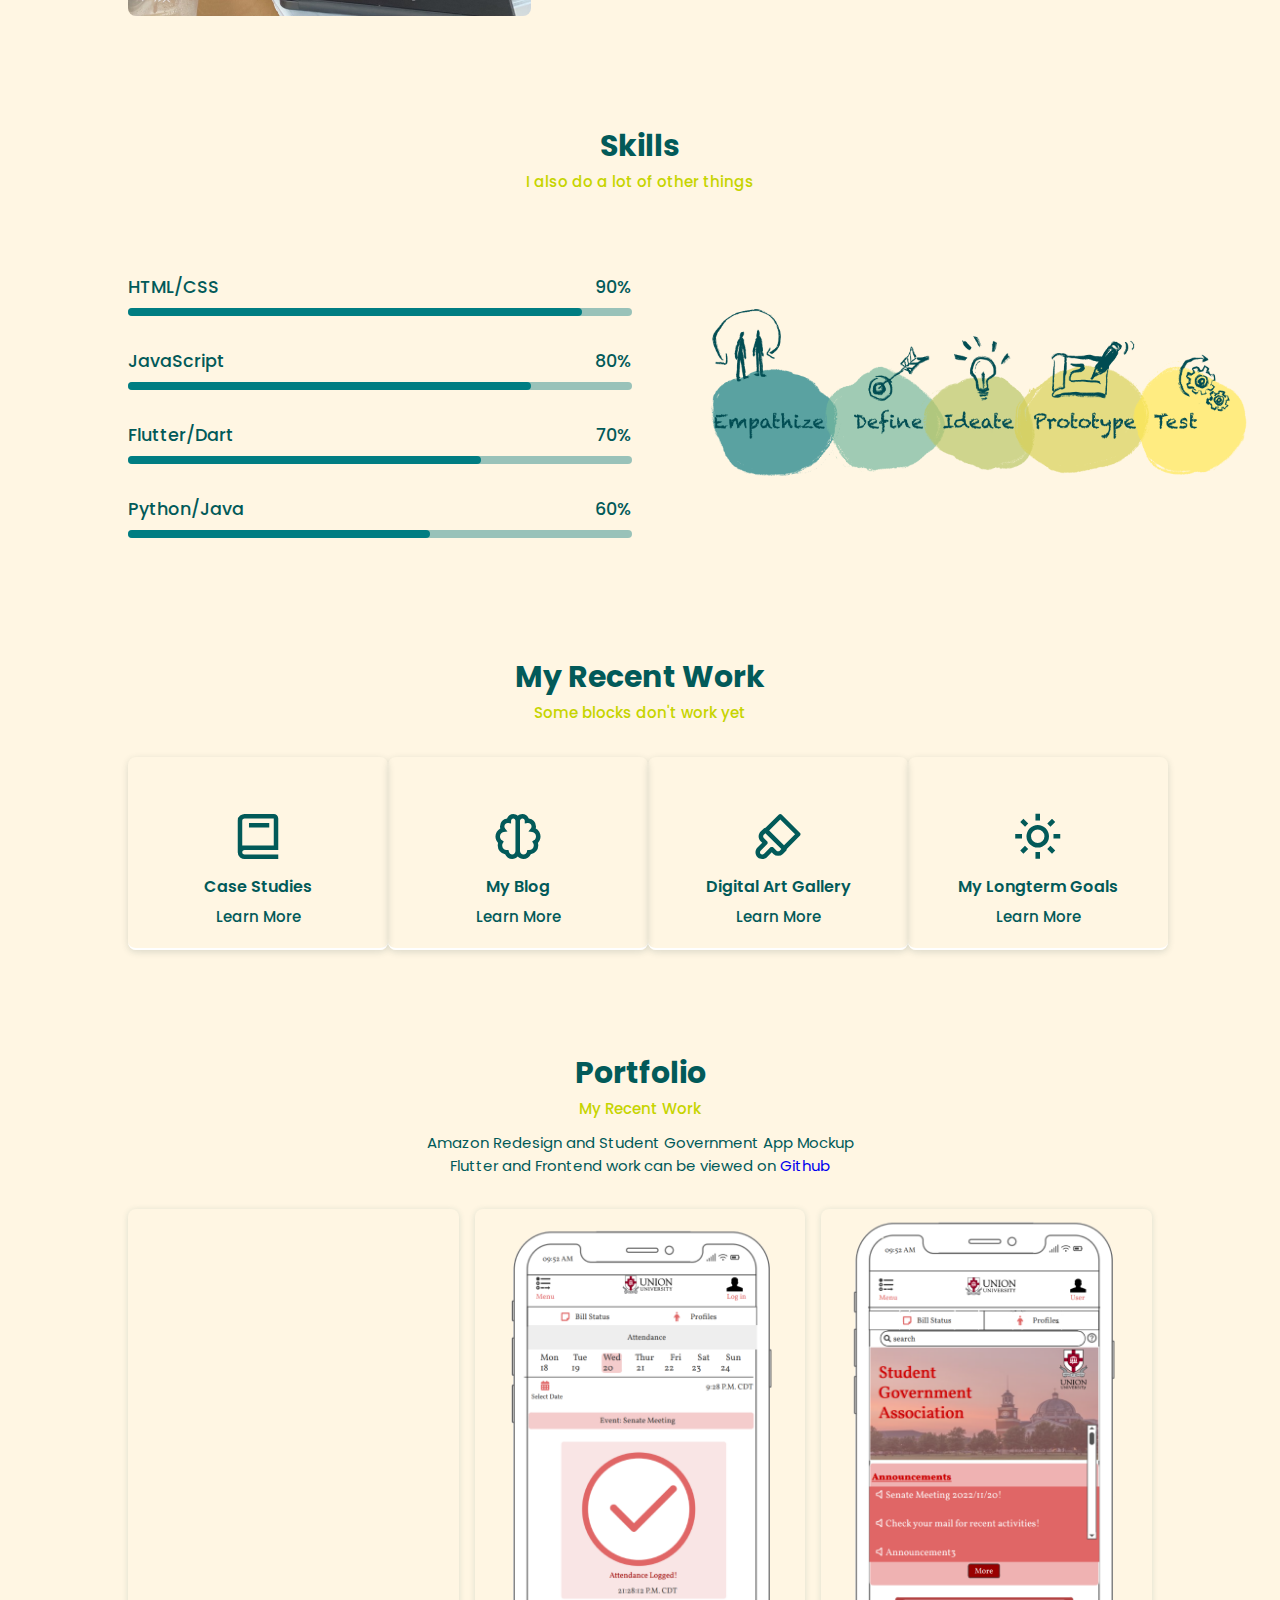
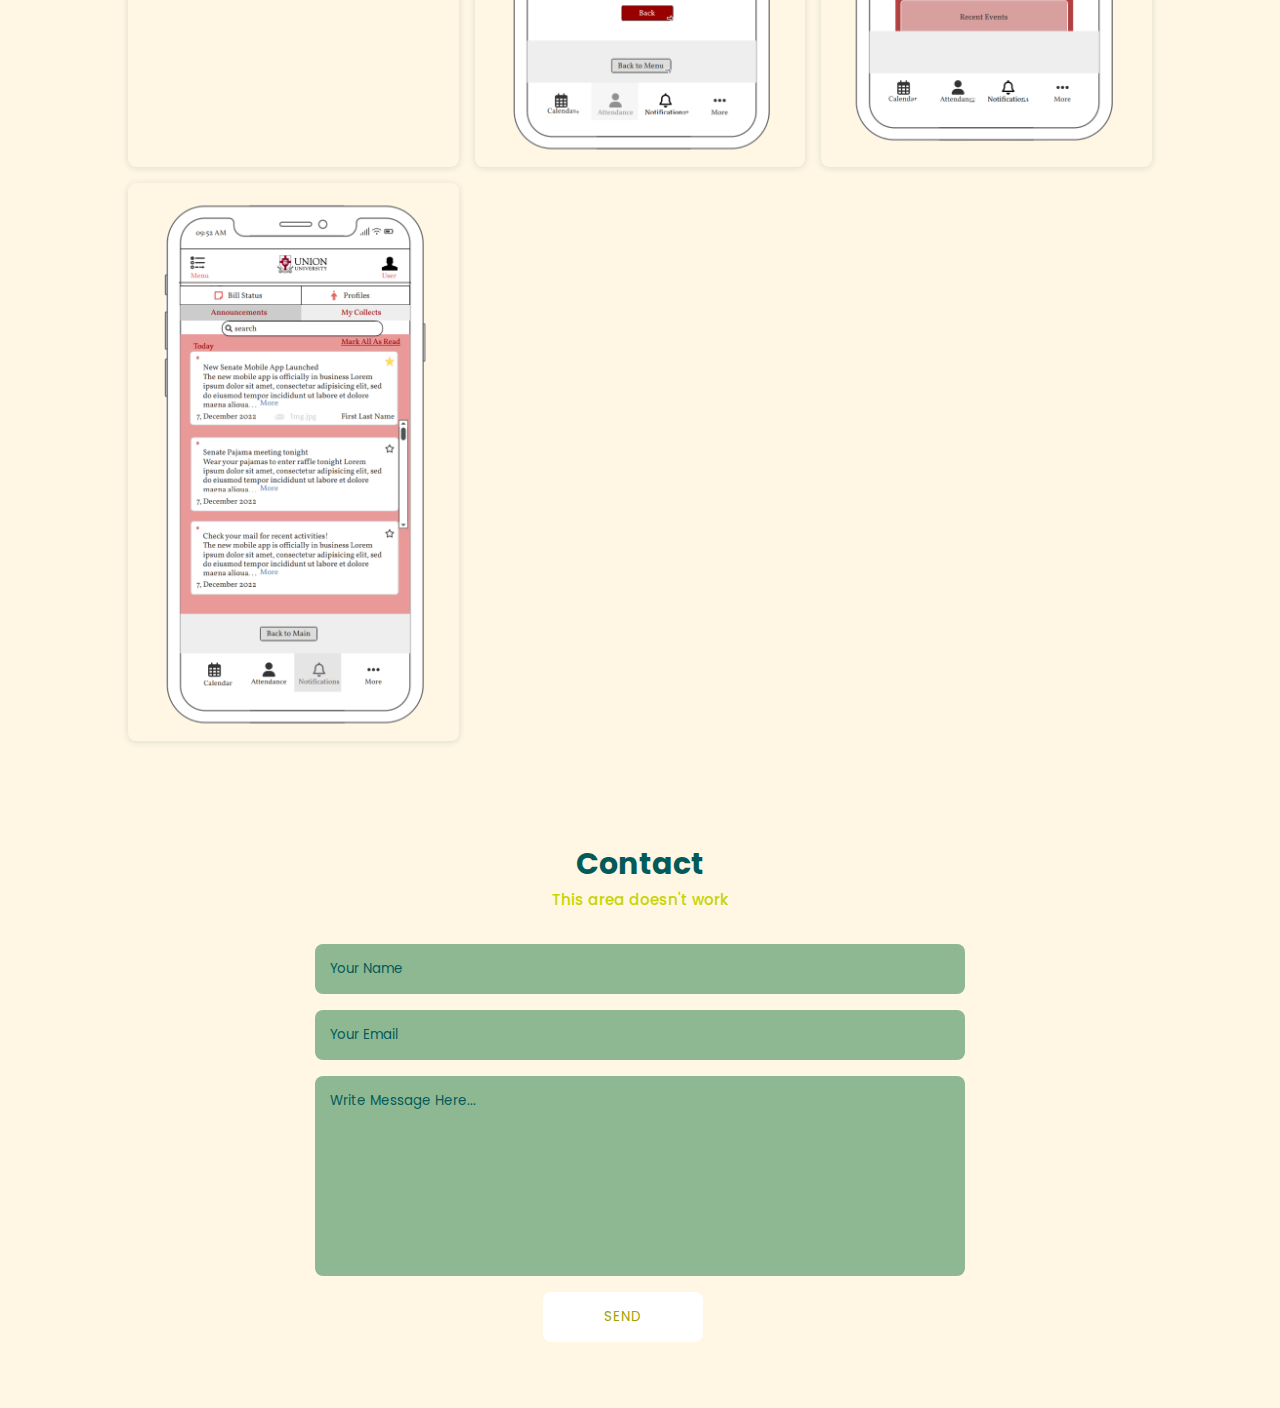
==== commit 6c3b6483: "gallery" ====
--- a/index.html
+++ b/index.html
@@ -30,8 +30,15 @@
             <div class="bx bx-moon" id="darkmode"></div>
         </ul>
     </header>
+
+    <!-- Footer -->
+    
+        <div className ="bottom-header">
+            <h4>Website under construction</h4>
+        </div>
+
+  
     <!-- Home -->
- 
     <section class="home" id="home">
         
         <div class="social">
@@ -196,19 +203,22 @@
             <h2>Portfolio</h2>
             <span>My Recent Work</span>
             <div class="portfolio-text">
-                <p>Mockup of a Student Government app designed with Balsamiq
-                    <br>Other work in progress can be viewed on <a href="https://github.com/renjialan/">Github</a>
+                <p>Amazon Redesign and Student Government App Mockup
+                    <br>Flutter and Frontend work can be viewed on <a href="https://github.com/renjialan/">Github</a>
                 </p>
         </div>
         <div class="portfolio-content">
             <div class="portfolio-img">
+                
+                <a href="https://medium.com/@oliveren88/amazons-mobile-app-redesigned-with-ux-principles-b2f4d8c00d8">
+                    <img src="img/AmazonMain(2).png" alt="">
+                </a>
+            </div>
+            <div class="portfolio-img">
+                <img src="img/Voting.png" alt="">
+            </div>
+            <div class="portfolio-img">
                 <img src="img/StuGovMain.png" alt="">
-            </div>
-            <div class="portfolio-img">
-                <img src="img/Voting.png" alt="">
-            </div>
-            <div class="portfolio-img">
-                <img src="img/MeetingMin.png" alt="">
             </div>
             <div class="portfolio-img">
                 <img src="img/Comments.png" alt="">
@@ -232,11 +242,7 @@
             </form>
         </div>
     </section>
-    <!-- Copyright -->
-    <!-- <div class="copyright">
-        <p>Create By <a href="https://www.bijanrai.com.np/">CodewithZan</a> | All Right Reserved.</p>
-    </div> -->
- 
+
  
  
     <!-- Link To JS -->
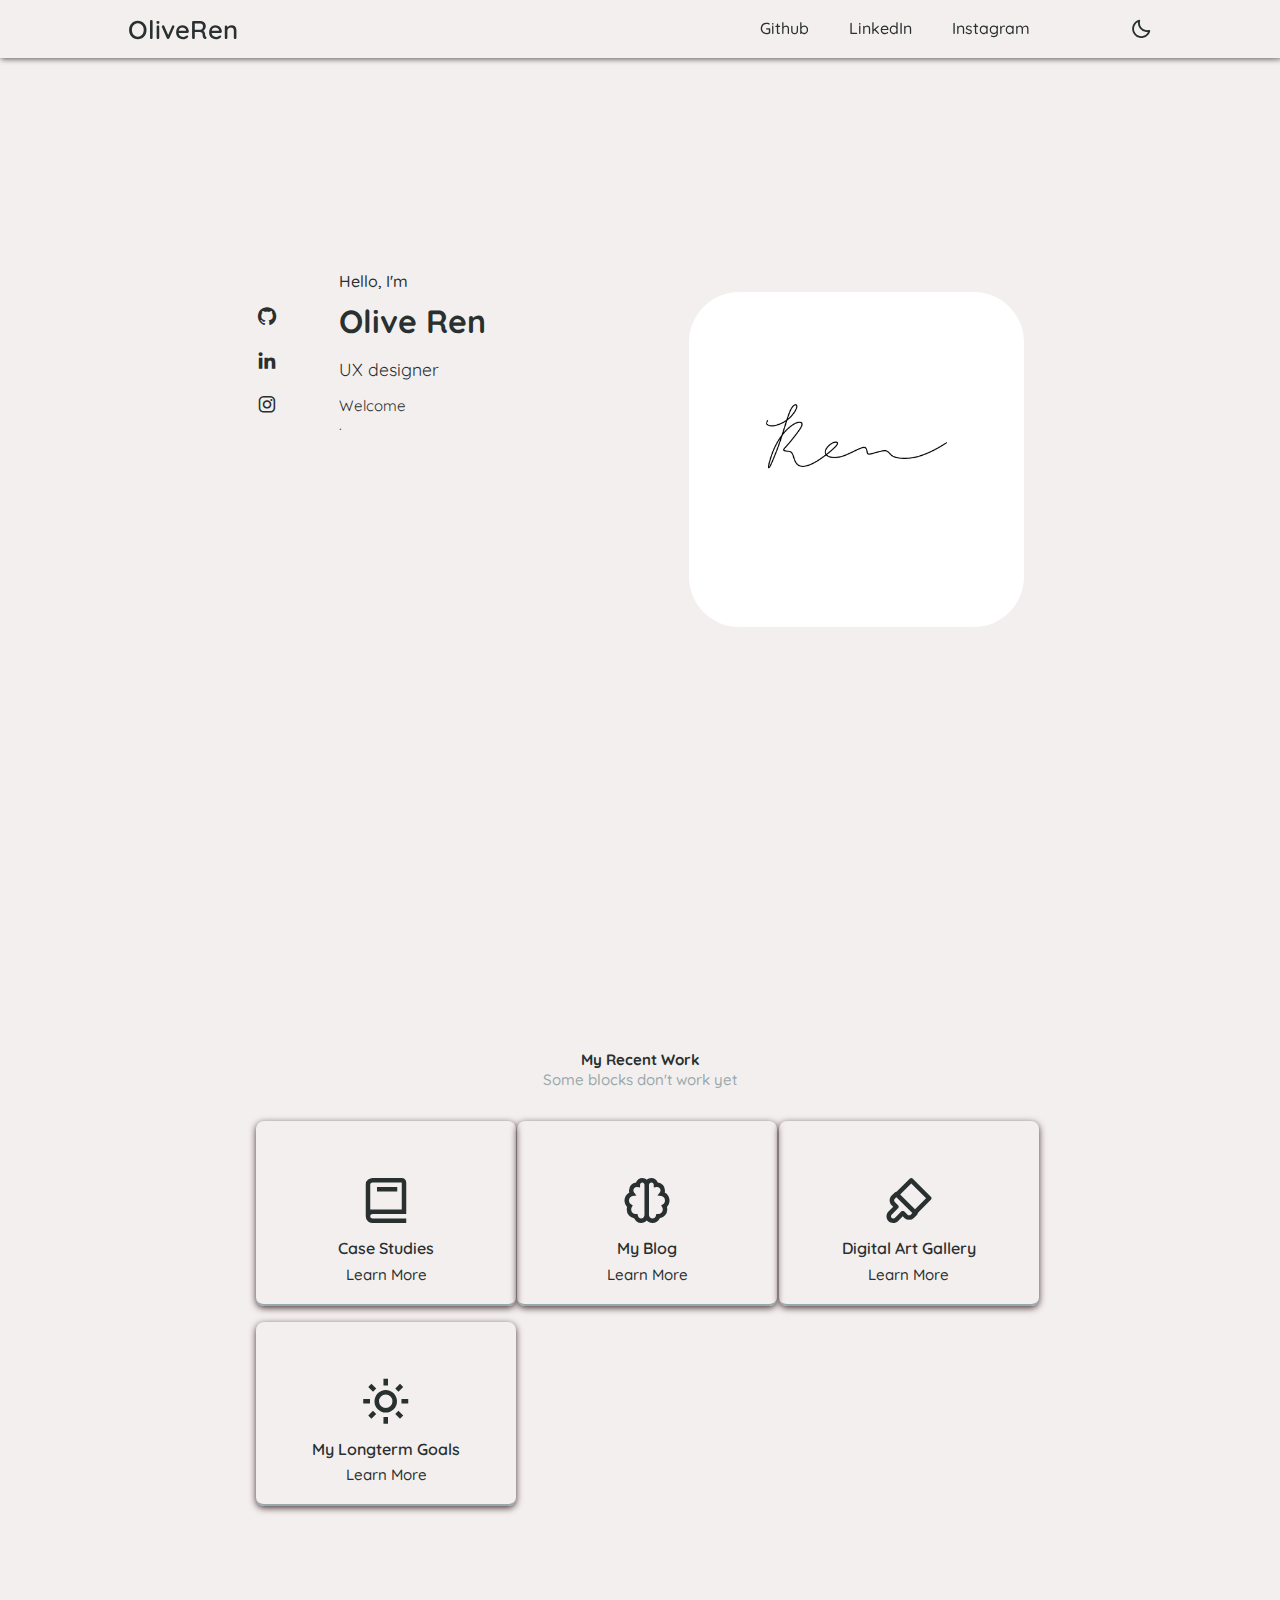
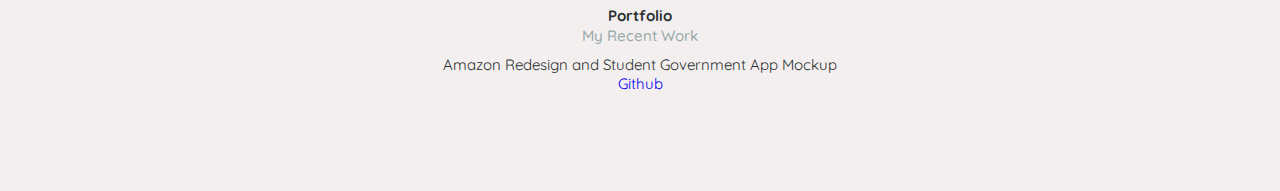
==== commit 9c0cdb47: "renewal" ====
--- a/index.html
+++ b/index.html
@@ -21,12 +21,12 @@
         <div class="bx bx-menu" id="menu-icon"></div>
  
         <ul class="navbar">
-            <li><a href="#home">Home</a></li>
-            <li><a href="#about">About</a></li>
-            <li><a href="#skills">Skills</a></li>
-            <li><a href="#services">Blog</a></li>
-            <li><a href="#portfolio">Portfolio</a></li>
-            <li><a href="#contact">Contact</a></li>
+            <li><a href="#home"></a></li>
+            <li><a href="https://github.com/renjialan">Github</a></li>
+            <li><a href="https://www.linkedin.com/in/oliveren/">LinkedIn</a></li>
+            <li><a href="https://www.instagram.com/oliveren_illustrations/">Instagram</a></li>
+            <li><a href="#portfolio"></a></li>
+            <li><a href="#contact"></a></li>
             <div class="bx bx-moon" id="darkmode"></div>
         </ul>
     </header>
@@ -34,7 +34,7 @@
     <!-- Footer -->
     
         <div className ="bottom-header">
-            <h4>Website under construction</h4>
+            <h4></h4>
         </div>
 
   
@@ -52,17 +52,17 @@
         <div class="home-text">
             <span>Hello, I'm</span>
             <h1>Olive Ren</h1>
-            <h2>UX designer/Frontend Dev</h2>
-            <p>Welcome to my website, <br> where I try to look like a great person to hire. 
-            <br><br>--March 15, 2023</p>
-            <a href="https://www.linkedin.com/in/oliveren/" class="btn">Contact Me</a>
+            <h2>UX designer</h2>
+            <p>Welcome <br> . 
+            <br><br></p>
+            <!-- <a href="https://www.linkedin.com/in/oliveren/" class="btn">Contact Me</a> -->
         </div>
 
         
 
           
            <div class="branch-container">
-            <img class="branch" src="img/olive-branch.png"
+            <img class="branch" src="img/sig.jpeg"
             width="500px"
             height="500px">
           </div>
@@ -72,11 +72,11 @@
     <!-- About -->
     <section class="about" id="about">
         <div class="heading">
-            <h2>About Me</h2>
+            <!-- <h2>About Me</h2>
             <span>Introduction</span>
         </div>
-        <!-- About Content -->
-        <div class="about-container">
+        About Content -->
+        <!-- <div class="about-container">
             <div class="about-img">
                 <img src="img/olive.JPG" alt="">
             </div>
@@ -89,25 +89,25 @@
                         <br>I am most interested in utilizing user input to finetune AI learning models. 
                 </p>
                 <div class="information">
-                    <!-- Box 1 -->
+                    
                     <div class="info-box">
                         <i class='bx bxs-user' ></i>
                         <span>Olive Ren</span>
                     </div>
-                    <!-- Box 2 -->
+                    
                     <div class="info-box">
                         <i class='bx bxs-phone' ></i>
                         <span>+1 731 444 3702</span>
                     </div>
-                    <!-- Box 3 -->
+                    
                     <div class="info-box">
                         <i class='bx bxs-envelope' ></i>
                         <span>oliveren88@gmail.com</span>
                     </div>
                 </div>
                 <a href="https://www.instagram.com/oliveren_illustrations/" class="btn">Check out my art</a>
-            </div>
-        </div>
+            </div> 
+        </div> -->
     </section>
     <!-- <div class="floating-text">
         <span class="letter">H</span>
@@ -116,50 +116,7 @@
         <span class="letter">l</span>
         <span class="letter">o</span>
       </div> -->
-    <!-- Skills -->
-    <section class="skills" id="skills">
-        <div class="heading">
-            <h2>Skills</h2>
-            <span>I also do a lot of other things</span>
-        </div>
-        <!-- Skills Content -->
-        <div class="skills-container">
-            <div class="bars">
-                <!-- Box 1 -->
-                <div class="bars-box">
-                    <h3>HTML/CSS</h3>
-                    <span>90%</span>
-                    <div class="light-bar"></div>
-                    <div class="percent-bar html-bar"></div>
-                </div>
-                <!-- Box 2 -->
-                <div class="bars-box">
-                    <h3>JavaScript</h3>
-                    <span>80%</span>
-                    <div class="light-bar"></div>
-                    <div class="percent-bar css-bar"></div>
-                </div>
-                <!-- Box 3 -->
-                <div class="bars-box">
-                    <h3>Flutter/Dart</h3>
-                    <span>70%</span>
-                    <div class="light-bar"></div>
-                    <div class="percent-bar js-bar"></div>
-                </div>
-                <!-- Box 4 -->
-                <div class="bars-box">
-                    <h3>Python/Java</h3>
-                    <span>60%</span>
-                    <div class="light-bar"></div>
-                    <div class="percent-bar react-bar"></div>
-                </div>
-            </div>
-            <div class="skills-img">
-                <img src="img/Skills.png" alt="skills image" 
-                width="100%"
-                height="100%">
-            </div>
-        </div>
+    
  
     </section>
     
@@ -204,44 +161,45 @@
             <span>My Recent Work</span>
             <div class="portfolio-text">
                 <p>Amazon Redesign and Student Government App Mockup
-                    <br>Flutter and Frontend work can be viewed on <a href="https://github.com/renjialan/">Github</a>
+                    <br><a href="https://github.com/renjialan/">Github</a>
                 </p>
         </div>
         <div class="portfolio-content">
             <div class="portfolio-img">
                 
                 <a href="https://medium.com/@oliveren88/amazons-mobile-app-redesigned-with-ux-principles-b2f4d8c00d8">
-                    <img src="img/AmazonMain(2).png" alt="">
+                    <img src="img/" alt="">
                 </a>
             </div>
             <div class="portfolio-img">
-                <img src="img/Voting.png" alt="">
-            </div>
-            <div class="portfolio-img">
-                <img src="img/StuGovMain.png" alt="">
-            </div>
-            <div class="portfolio-img">
-                <img src="img/Comments.png" alt="">
+                <img src="" alt="">
+            </div>
+            <div class="portfolio-img">
+                <img src="img/" alt="">
+            </div>
+            <div class="portfolio-img">
+                <img src="img/" alt="">
             </div>
             
         </div>
     </section>
     
-    <!-- Contact -->
+    <!-- Contact
     <section class="contact" id="contact">
         <div class="heading">
             <h2>Contact</h2>
             <span>This area doesn't work</span>
         </div>
         <div class="contact-form">
-            <form action="">
-                <input type="text" placeholder="Your Name">
-                <input type="email" name="" id="" placeholder="Your Email">
-                <textarea name="" id="" cols="30" rows="10" placeholder="Write Message Here..."></textarea>
-                <input type="button" value="Send" class="contact-button">
+            <form action="sent_email.php" method="post">
+              <input type="text" name="name" placeholder="Your Name">
+              <input type="email" name="email" placeholder="Your Email">
+              <textarea name="message" cols="30" rows="10" placeholder="Write Message Here..."></textarea>
+              <input type="submit" value="Send" class="contact-button">
             </form>
-        </div>
-    </section>
+          </div>
+          
+    </section> -->
 
  
  
--- a/index.css
+++ b/index.css
@@ -1,6 +1,8 @@
 
 /* Google Fonts */
-@import url("https://fonts.googleapis.com/css2?family=Poppins:wght@200;300;400;500;600;700&display=swap");
+
+  @import url('https://fonts.googleapis.com/css2?family=Quicksand:wght@300;400&display=swap');
+
 * {
   margin: 0;
   padding: 0;
@@ -9,20 +11,23 @@
   text-decoration: none;
   scroll-behavior: smooth;
   scroll-padding-top: 2rem;
-  font-family: "Poppins", sans-serif;
+  font-family: "Quicksand", sans-serif;
 }
 :root {
-  --main-color: #ffffff;
-  --bg-color: #fff6e3;
-  --text-color: #025a59;
-  --hover: hsl(152, 74%, 21%);
+  --main-color: #98a9ab;
+  --bg-color: #f4efef;
+  --text-color: #293030;
+  --second-text:#ffe521;
+  accent-color: hsl(4, 43%, 80%);
+  --shadow-color: hsl(0, 15%, 25%);
+  --hover: #949494;
  
-  --big-font: 3.2rem;
-  --medium-font: 1.8rem;
+  --big-font: 2rem;
+  --medium-font: 1rem;
   --p-font: 0.941rem;
 }
 section {
-  padding: 50px 10%;
+  padding: 50px 20%;
 }
 body.active {
   --text-color: #9fa200;
@@ -40,12 +45,12 @@
   text-align: center;
 }
 .heading h2 {
-  font-size: 30px;
+  font-size: 15px;
 }
  
 .heading span {
   font-size: var(--p-font);
-  color: rgb(198, 212, 0);
+  color: var(--main-color);
 }
 header {
   position: fixed;
@@ -59,8 +64,8 @@
   background: var(--bg-color);
   padding: 13px 10%;
   transition: 0.2s;
-  box-shadow: -3px -3px 7px #ffffff73,
-				2px 2px 5px rgb(198, 212, 0);
+  box-shadow: -3px -3px 7px var(--shadow-color),
+				2px 2px 5px var(--hover);
 }
 header.shadow {
   box-shadow: 0 0 4px rgb(14 55 54 / 15%);
@@ -68,7 +73,7 @@
 .logo {
   font-size: 1.61rem;
   font-weight: 600;
-  font-family: "Poppins", sans-serif;
+  font-family: "Quicksand", sans-serif;
   color: var(--text-color);
 }
 .navbar {
@@ -140,17 +145,17 @@
 .social a:hover {
   color: var(--hover);
 }
-.btn {
+/* .btn {
   display: inline-block;
   background: var(--main-color);
-  color: #c8da00;
+  color: var(accent-color);
   padding: 0.7rem 1.3rem;
   border-radius: 0.5rem;
-  box-shadow: #02595a;
+  box-shadow: var(--shadow-color);
 }
 .btn:hover {
   background: var(--hover);
-}
+} */
  
 
 .about-container {
@@ -216,7 +221,7 @@
   left: 0;
   width: 100%;
   height: 0.5rem;
-  background: hsla(182, 100%, 24%, 0.4);
+  background: var(--bg-color);
   border-radius: 0.5rem;
 }
 .percent-bar {
@@ -224,7 +229,7 @@
   bottom: 0;
   left: 0;
   height: 0.5rem;
-  background: rgb(0, 125, 130);
+  background: var(--main-color);
   border-radius: 0.5rem;
 }
 .html-bar {
@@ -255,10 +260,10 @@
   text-align: center;
   border-radius: 0.5rem;
   border-bottom: 2px solid var(--main-color);
-  box-shadow: 0 2px 7px rgb(14 55 54 / 15%);
+  box-shadow: 0 2px 7px var(--shadow-color);
 }
 .services-box:hover{
- background-color: #004440;
+ background-color: var(--hover);
 }
 
 .services-box h3 {
@@ -267,7 +272,7 @@
   margin: 0.7rem 0 0.4rem;
 }
 .services-box:hover h3{
-  color: #ffffff;
+  color: var(text-color);
 }
 .services-box .bx {
   padding-top: 2rem;
@@ -275,7 +280,7 @@
   color: var(--text-color);
 }
 .services-box:hover .bx{
-  color: #a6a600;
+  color: var(--text-color);
 }
 .services-box a {
   color: var(--text-color);
@@ -283,7 +288,7 @@
   font-weight: 500;
 }
 .services-box:hover a{
-  color: #fff;
+  color: var(--hover);
 }
 .portfolio-content {
   display: grid;
@@ -302,7 +307,7 @@
 .portfolio-img {
   overflow: hidden;
   border-radius: 0.5rem;
-  box-shadow: 0 1px 6px rgba(0, 87, 85, 0.15);
+  box-shadow: 0 1px 6px var(--shadow-color);
   
 }
 .portfolio-img img {
@@ -331,7 +336,7 @@
   width: 100%;
   border: none;
   outline: none;
-  background: rgb(142, 184, 146);
+  background: var(--bg-color);
   margin-bottom: 1rem;
   color: var(--text-color);
 }
@@ -346,8 +351,8 @@
 .contact-button {
   width: 160px;
   cursor: pointer;
-  background: #fff;
-  color: #9fa200;
+  background: var(--bg-color);
+  color: var(accent-color);
   justify-content: center;
   text-transform: uppercase;
   letter-spacing: 1px;
@@ -360,20 +365,20 @@
   display: grid;
   place-items: center;
   padding: 20px;
-  background: #ebebeb;
-  color: #000;
+  background: var(--bg-color);
+  color: var(--text-color);
 }
 .footer h2 {
   font-size: 1.5rem;
   margin-bottom: 1.6rem;
 }
 .footer-social a i{
-  color: rgb(255, 255, 255);
+  color: var(accent-color);
   font-size: 25px;
   margin-left: 10px;
   text-align: center;
   line-height: 40px;
-  background-color: #fff;
+  background-color: var(--bg-color);
   border-radius: 50%;
   width: 40px;
   height: 40px;
@@ -382,10 +387,10 @@
   padding: 20px;
   background: var(--main-color);
   text-align: center;
-  color: #fff;
+  color: var(--bg-color);
 }
 .copyright a{
-  color: #f3c4b8;
+  color: var(--shadow-color);
 }
 /* Making Responsive */
 @media (max-width: 991px) {
@@ -568,11 +573,19 @@
   .branch {
     max-width: 100%;
     height: auto;
-    object-position: center;
-    animation: float 5s ease-in-out infinite;
-  }
-  
-  @keyframes float {
+    object-fit: contain; /* Ensures the image fits within the container without stretching */
+    border-radius: 15%;
+    /* animation: float 5s infinite; */
+  }
+  
+  @media (max-width: 768px) {
+    .branch-container {
+      margin-top: 10vh; /* Adjust the margin-top value for mobile devices */
+    }
+  }
+  
+  
+  /* @keyframes float {
     0% {
       transform: translateY(0);
     }
@@ -582,6 +595,19 @@
     100% {
       transform: translateY(0);
     }
-  }
-  
-  +  } */
+  
+  .bottom-header{
+    position: fixed;
+    bottom: 0px;
+    left: 0px;
+    width: 100%;
+    background-color: var(--bg-color);
+    color: var(--text-color);
+    z-index: 1;
+  }
+
+  .sticky{
+    position: sticky;
+    top: 170px;
+  }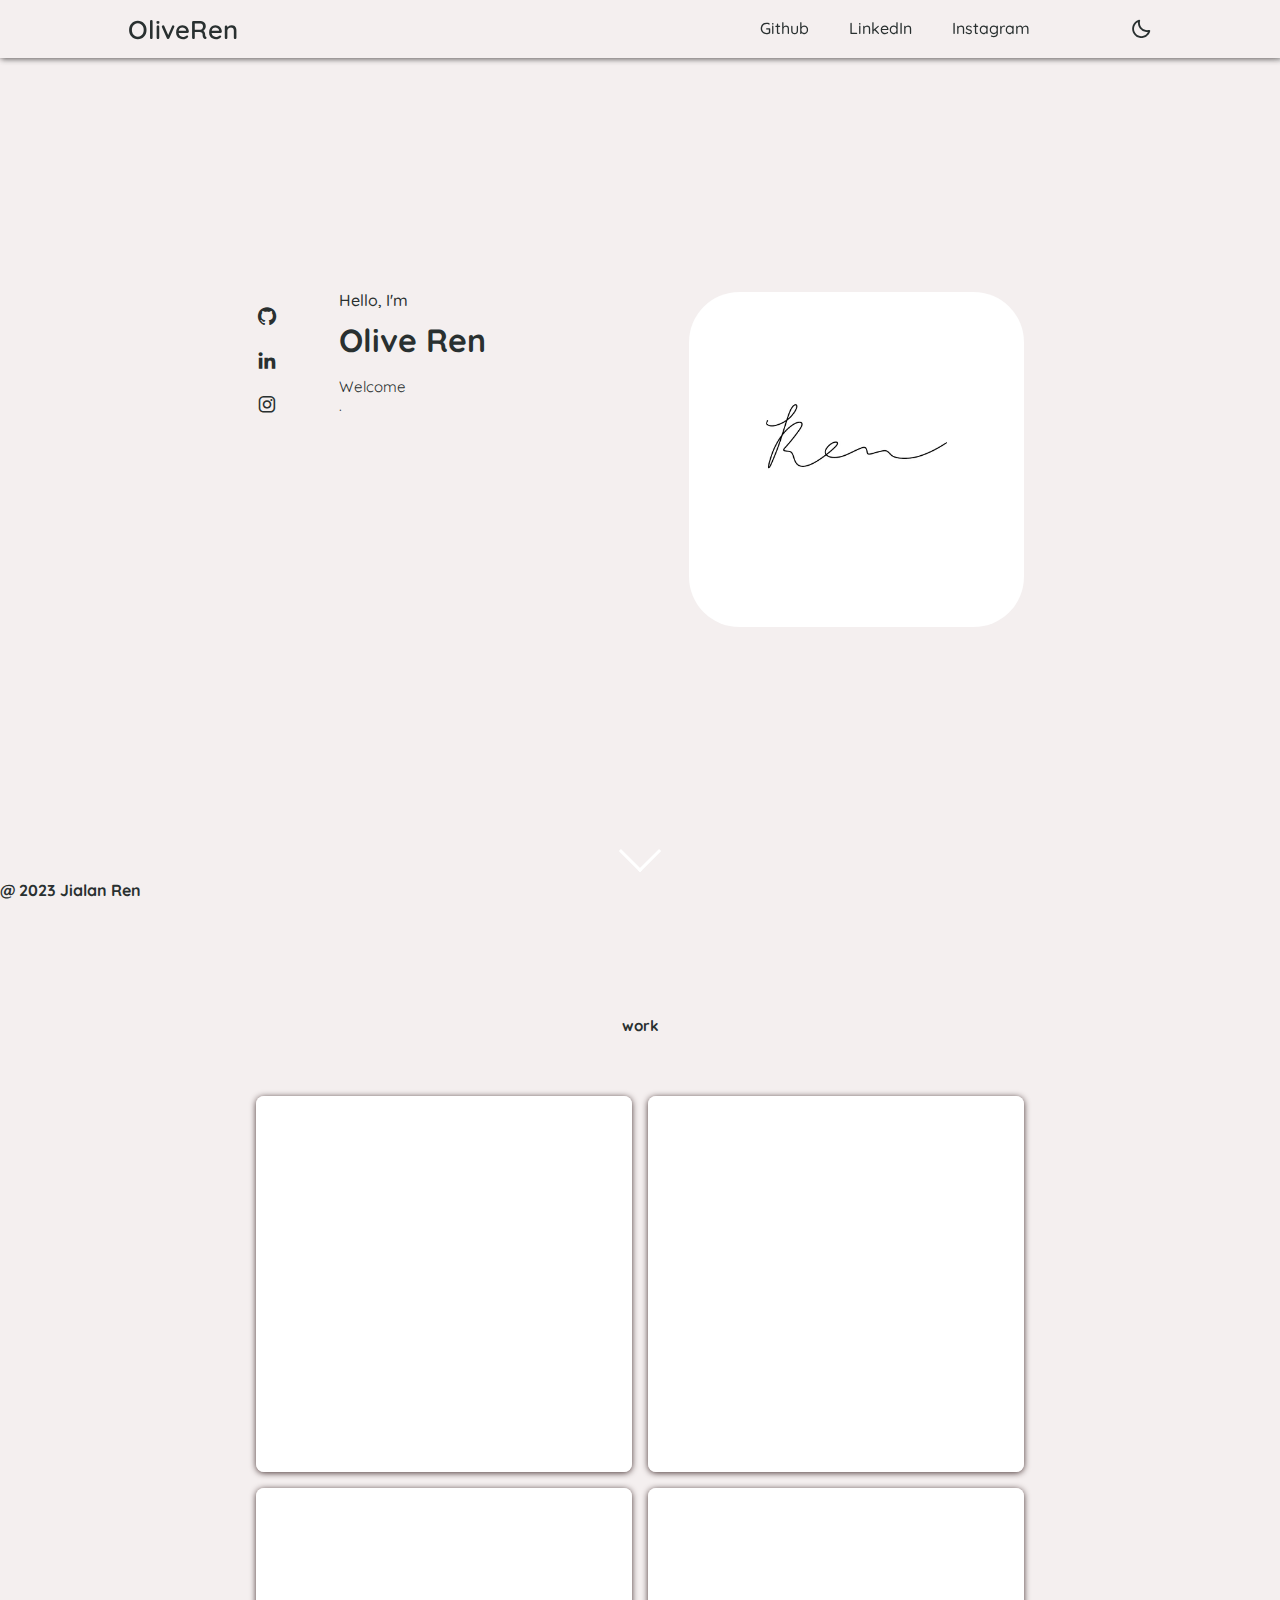
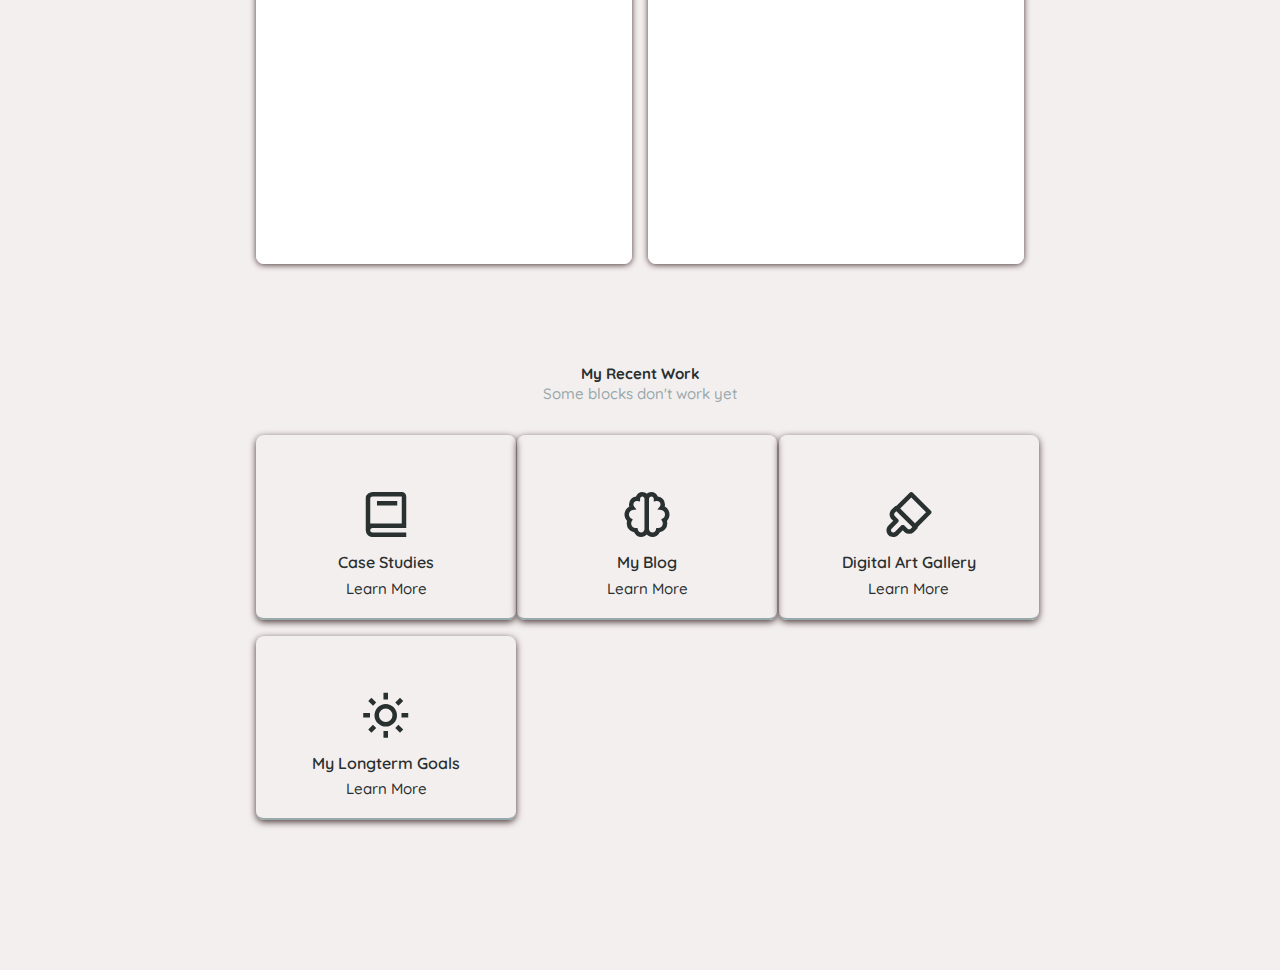
==== commit 9a5ba45c: "renewal" ====
--- a/index.html
+++ b/index.html
@@ -52,7 +52,7 @@
         <div class="home-text">
             <span>Hello, I'm</span>
             <h1>Olive Ren</h1>
-            <h2>UX designer</h2>
+            <h2></h2>
             <p>Welcome <br> . 
             <br><br></p>
             <!-- <a href="https://www.linkedin.com/in/oliveren/" class="btn">Contact Me</a> -->
@@ -67,8 +67,14 @@
             height="500px">
           </div>
           
- 
-    </section>
+       
+
+    </section>
+
+       <div class="arrow-container">
+            <div class="arrow"></div>
+          </div>
+ 
     <!-- About -->
     <section class="about" id="about">
         <div class="heading">
@@ -116,6 +122,38 @@
         <span class="letter">l</span>
         <span class="letter">o</span>
       </div> -->
+
+          <!-- Portfolio -->
+    <section class="portfolio" id="portfolio">
+ 
+        <div class="heading">
+            <h2>work</h2>
+            <span></span>
+            <div class="portfolio-text">
+                <p>
+                    <br><a href="https://github.com/renjialan/"></a>
+                </p>
+        </div>
+        <div class="portfolio-content">
+            <div class="portfolio-img">
+                
+                <a href="https://medium.com/@oliveren88/amazons-mobile-app-redesigned-with-ux-principles-b2f4d8c00d8">
+                    <img src="img/Cognitive Model Related.jpg" alt="">
+                </a>
+            </div>
+            <div class="portfolio-img">
+                <img src="img/Cognitive Model Related.jpg" alt="">
+            </div>
+            <div class="portfolio-img">
+                <img src="img/Cognitive Model Related.jpg" alt="">
+            </div>
+            <div class="portfolio-img">
+                <img src="img/Cognitive Model Related.jpg" alt="">
+            </div>
+            
+        </div>
+    </section>
+    
     
  
     </section>
@@ -154,36 +192,7 @@
         </div>
     </section>
     
-    <!-- Portfolio -->
-    <section class="portfolio" id="portfolio">
-        <div class="heading">
-            <h2>Portfolio</h2>
-            <span>My Recent Work</span>
-            <div class="portfolio-text">
-                <p>Amazon Redesign and Student Government App Mockup
-                    <br><a href="https://github.com/renjialan/">Github</a>
-                </p>
-        </div>
-        <div class="portfolio-content">
-            <div class="portfolio-img">
-                
-                <a href="https://medium.com/@oliveren88/amazons-mobile-app-redesigned-with-ux-principles-b2f4d8c00d8">
-                    <img src="img/" alt="">
-                </a>
-            </div>
-            <div class="portfolio-img">
-                <img src="" alt="">
-            </div>
-            <div class="portfolio-img">
-                <img src="img/" alt="">
-            </div>
-            <div class="portfolio-img">
-                <img src="img/" alt="">
-            </div>
-            
-        </div>
-    </section>
-    
+
     <!-- Contact
     <section class="contact" id="contact">
         <div class="heading">
@@ -200,7 +209,12 @@
           </div>
           
     </section> -->
-
+ 
+    <!-- Footer -->
+    <section class="Footer" id="Footer">
+        <div class ="bottom-header">
+            <h4>@ 2023 Jialan Ren</h4>
+    </section>
  
  
     <!-- Link To JS -->
--- a/index.css
+++ b/index.css
@@ -47,6 +47,11 @@
 .heading h2 {
   font-size: 15px;
 }
+
+.heading h4{
+  text-align: center;
+  font-size: 15px;
+}
  
 .heading span {
   font-size: var(--p-font);
@@ -133,6 +138,46 @@
   font-weight: 400;
   margin: 0.7rem 0 1rem;
 }
+
+.arrow-container {
+  position: relative;
+  margin-top: -5%;
+  display: flex;
+  justify-content: center;
+  
+}
+
+.arrow {
+  width: 30px;
+  height: 30px;
+  border: solid rgb(255, 255, 255);
+  border-width: 0 3px 3px 0;
+  transform: rotate(45deg);
+  animation: blink 1s infinite;
+}
+
+@keyframes fadeIn {
+  0% {
+    opacity: 1;
+  }
+  50% {
+    opacity: 0;
+  }
+  100% {
+    opacity: 1;
+  }
+}
+
+@keyframes glowing {
+  0%, 100% {
+    box-shadow: 0 0 5px 5px rgba(245, 230, 230, 0.5); /* Glowing effect */
+  }
+  50% {
+    box-shadow: none;
+  }
+}
+
+
 .social {
   display: flex;
   flex-direction: column;
@@ -610,4 +655,14 @@
   .sticky{
     position: sticky;
     top: 170px;
+  }
+
+  .Footer{
+    position: relative;
+    bottom: 0px;
+    left: 0px;
+    width: 100%;
+    background-color: var(--bg-color);
+    color: var(--text-color);
+    z-index: 1;
   }